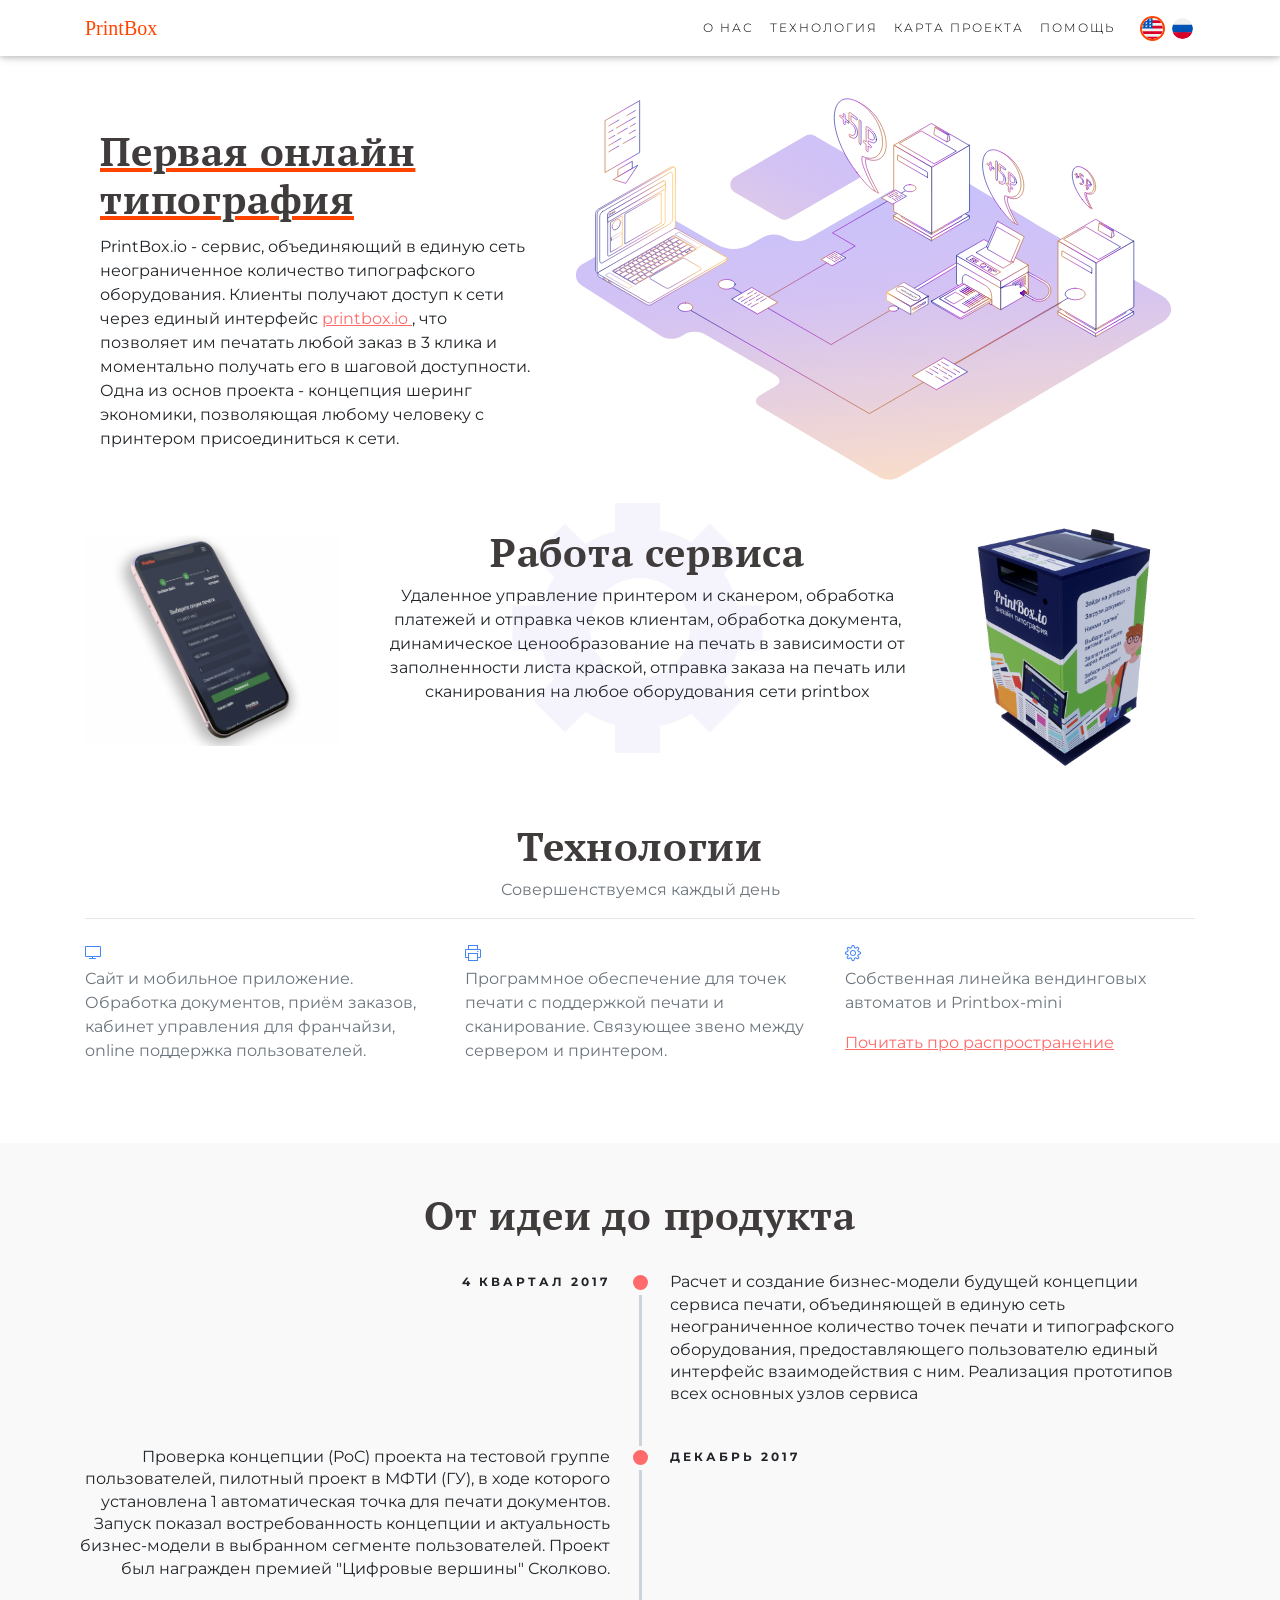
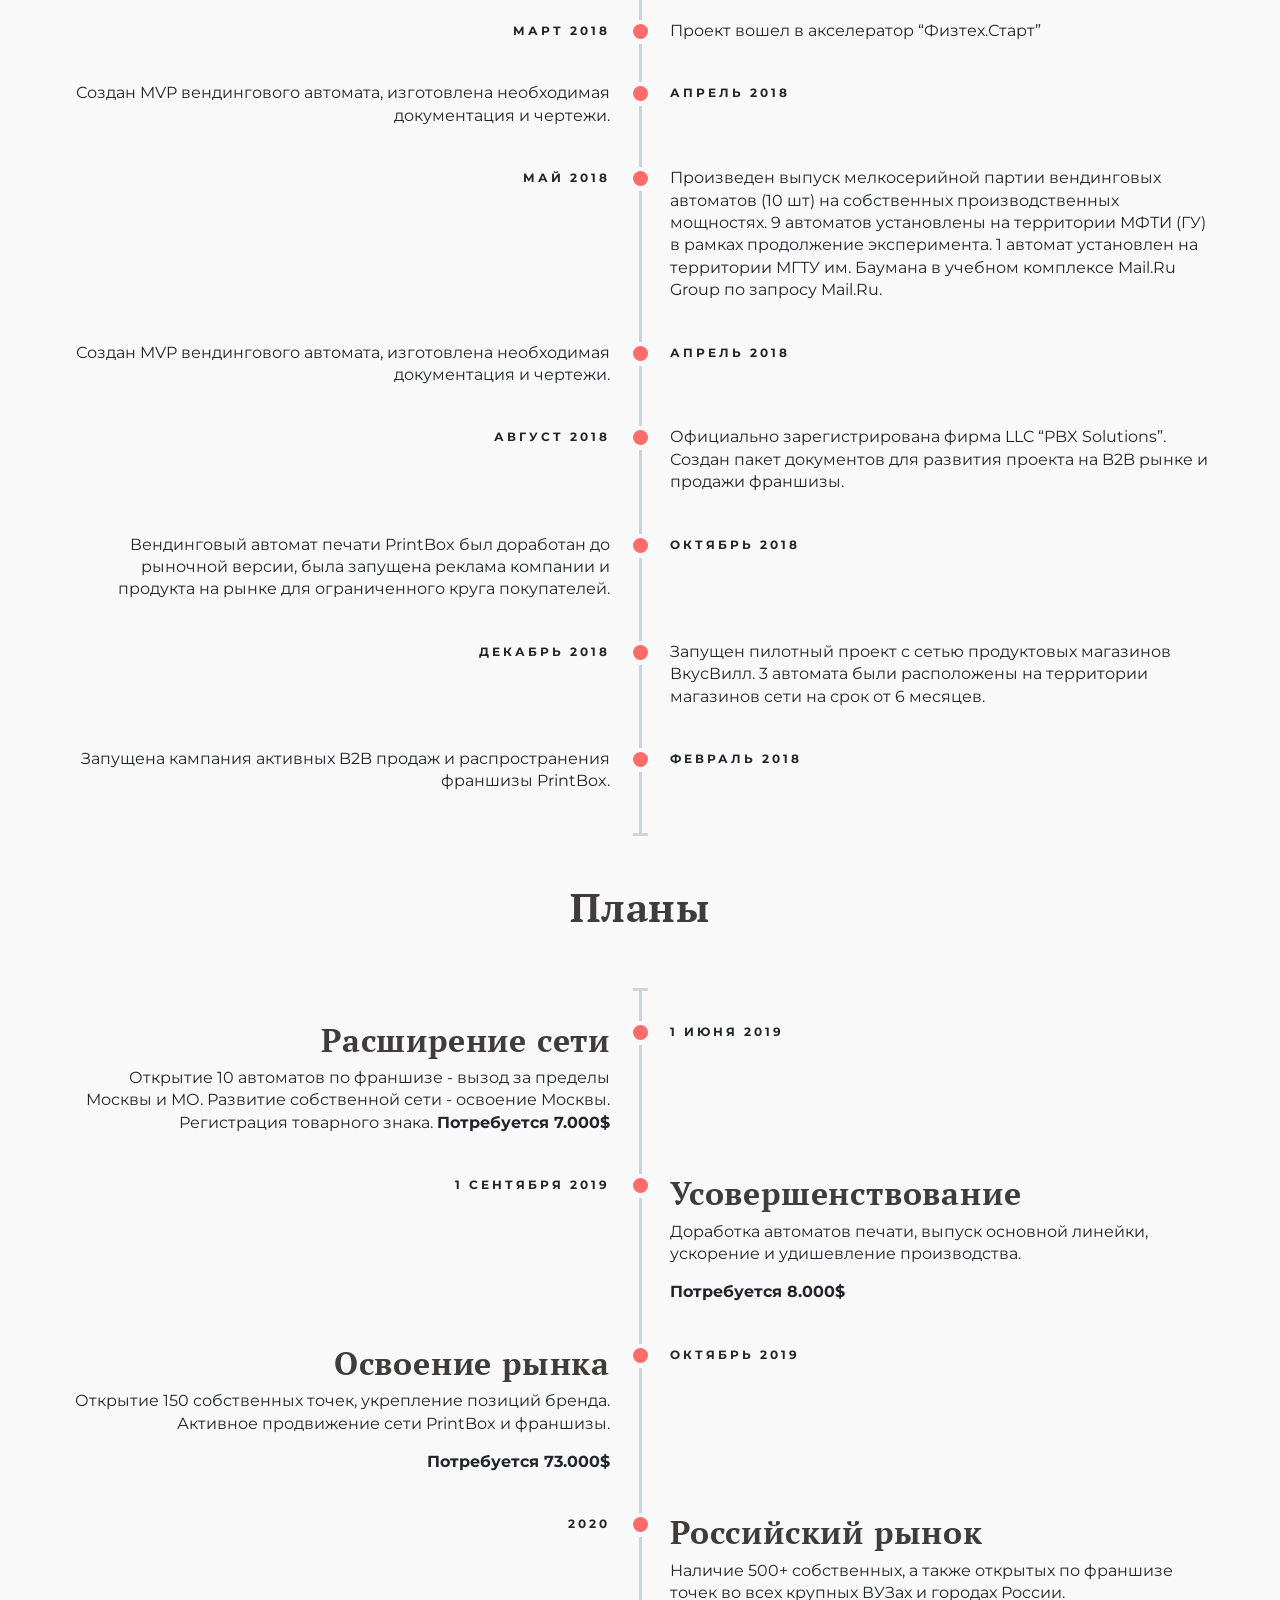
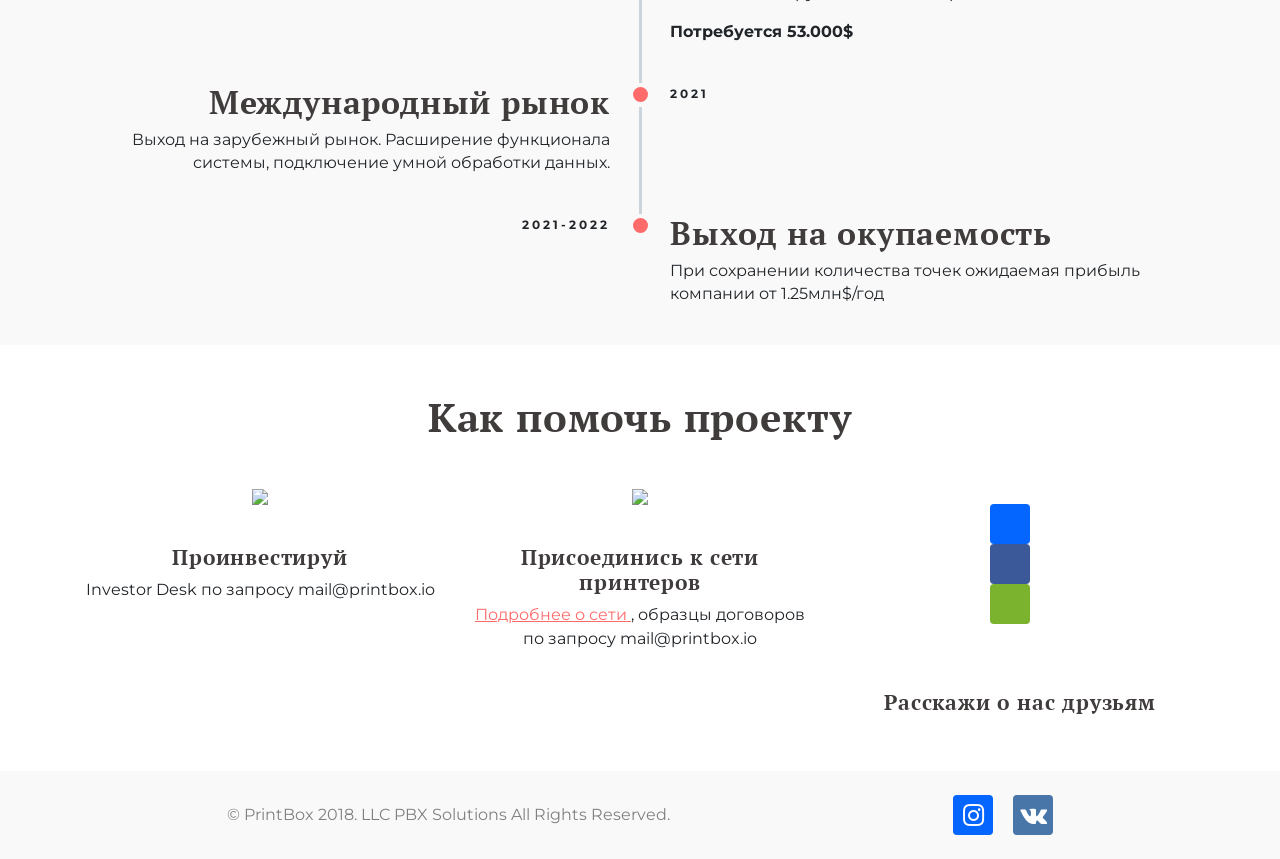
==== en.html @ f1c3c6f2 "template for en version" ====
<!DOCTYPE html>
<html lang="en">

<head>
    <meta charset="utf-8">
    <meta name="viewport" content="width=device-width, initial-scale=1, shrink-to-fit=no">
    <meta name="description" content="">
    <link rel="shortcut icon" href="img/favicon.ico">
    <title>PrintBox - первая online типография</title>

    <link href="css/bootstrap.min.css" rel="stylesheet">
    <link href="css/mdb.min.css" rel="stylesheet">

    <!-- Custom fonts for this template -->
    <link rel="stylesheet" href="vendor/font-awesome/css/font-awesome.min.css">
    <link rel="stylesheet" href="vendor/simple-line-icons/css/simple-line-icons.css">

    <!-- Plugin CSS -->
    <link rel="stylesheet" href="device-mockups/device-mockups.min.css">

    <!-- Custom styles for this template -->
    <link href="css/new-age.css" rel="stylesheet">
    <link href="css/my.css" rel="stylesheet">
    <link rel="stylesheet" href="https://cdnjs.cloudflare.com/ajax/libs/animate.css/3.5.2/animate.min.css">

    <script src="https://cdnjs.cloudflare.com/ajax/libs/wow/1.1.2/wow.min.js"></script>


</head>

<body id="page-top">
<script> new WOW().init(); </script>
<a href="javascript:" id="return-to-top"><i class="icon-arrow-up"></i></a>

<!-- Navigation -->
<nav class="navbar navbar-expand-lg navbar-light fixed-top" id="mainNav">
    <div class="container">
        <a class="navbar-brand js-scroll-trigger" href="./index.html">
            <div id="phone" style="display: none">
                <img style="width:35px" src="img/logo.ico" alt="logo"/>
                <span> 8(800)-551-89-90 </span>
            </div>
            <div id="js-printbox">
                PrintBox
            </div>
        </a>
        <button class="navbar-toggler navbar-toggler-right" type="button" data-toggle="collapse" data-target="#navbarResponsive" aria-controls="navbarResponsive" aria-expanded="false" aria-label="Toggle navigation">
            Menu
            <i class="fa fa-bars"></i>
        </button>
        <div class="collapse navbar-collapse" id="navbarResponsive">
            <ul class="navbar-nav ml-auto">
                <li class="nav-item">
                    <a class="nav-link js-scroll-trigger" href="#about">О нас</a>
                </li>
                <li class="nav-item">
                    <a class="nav-link js-scroll-trigger" href="#technology">Технология</a>
                </li>
                <li class="nav-item">
                    <a class="nav-link js-scroll-trigger" href="#road">Карта проекта</a>
                </li>
                <li class="nav-item">
                    <a class="nav-link js-scroll-trigger" href="#help">Помощь</a>
                </li>
                <li class="nav-item m-auto pl-2">
                    <a href="#"> <img src="img/united-states.svg" class="language ml-2 active"/> </a>
                    <a href="./index.html"> <img src="img/russia.svg" class="language"/> </a>
                </li>
            </ul>
        </div>
    </div>
</nav>

<header class="masthead pt-5 mt-5 container">
    <div class="container h-100">
        <div class="row h-100">
            <div class="col-lg-5 my-auto">
                <div class="header-content mx-auto">
                    <div class="content">
                        <span class="title-underline">
                            <h2 class="wow fadeInLeft pt-3 pb-1"> Первая онлайн типография </h2>
                        </span>
                        <p class="wow fadeInLeft">
                            PrintBox.io - сервис, объединяющий в единую сеть неограниченное количество типографского оборудования.
                            Клиенты получают доступ к сети через единый интерфейс <a href="https://printbox.io"> printbox.io </a>,
                            что позволяет им печатать любой заказ в 3 клика и моментально получать его в шаговой доступности.
                            Одна из основ проекта - концепция шеринг экономики,
                            позволяющая любому человеку с принтером присоединиться к сети.
                        </p>
                    </div>
                </div>
            </div>
            <div class="col-lg-7 my-auto">
                <img src="img/technology.svg" class="img-fluid" alt="">
            </div>
        </div>
    </div>
</header>

<section class="download container" id="about">
    <div class="row pt-4">
        <div class="col-md-3 m-auto pb-0">
            <img src="img/phone.png"/>
        </div>
        <div  class="col-md-6 m-auto" style="height: 224px">
            <div class="parent">
                <div class="gear">
                    <div class="center"></div>
                    <div class="tooth"></div>
                    <div class="tooth"></div>
                    <div class="tooth"></div>
                    <div class="tooth"></div>
                </div>
            </div>
            <div class="h3-about text-center">
                <h2>Работа сервиса</h2>
                <p>
                    Удаленное управление принтером и сканером, обработка платежей и отправка чеков клиентам,
                    обработка документа, динамическое ценообразование на печать в зависимости от заполненности
                    листа краской, отправка заказа на печать или сканирования на любое оборудования сети printbox
                </p>
            </div>
        </div>
        <div  class="col-md-3">
            <img src="./img/5.png" style="width: 100%">
        </div>
    </div>
    </div>
</section>

<section class="features future mt-5" id="technology">
    <div class="container">
        <div class="section-heading text-center">
            <h2>Технологии</h2>
            <p class="text-muted">
                Совершенствуемся каждый день
            </p>
            <hr>
        </div>
        <div class="row my-auto">
            <div class="container-fluid">
                <div class="row pt-2">
                    <div class="col-lg-4 wow rotateInDownLeft">
                        <div class="feature-item">
                            <i class="icon-screen-desktop text-primary"></i>
                            <p class="text-muted">
                                Сайт и мобильное приложение.
                                Обработка документов, приём заказов, кабинет управления для франчайзи,
                                online поддержка пользователей.
                            </p>
                        </div>
                    </div>
                    <div class="col-lg-4 wow zoomIn">
                        <div class="feature-item">
                            <i class="icon-printer text-primary"></i>
                            <p class="text-muted">
                                Программное обеспечение для точек печати с поддержкой печати и сканирование.
                                Связующее звено между сервером и принтером.
                            </p>
                        </div>
                    </div>
                    <div class="col-lg-4">
                        <div class="feature-item wow rotateInDownRight">
                            <i class="icon-settings text-primary"></i>
                            <p class="text-muted">
                                Cобственная линейка вендинговых автоматов и Printbox-mini
                            </p>
                            <a href="https://printbox.io/" class="mt-4 ml-0 wow pulse w-">
                                Почитать про распространение
                            </a>
                        </div>
                    </div>
                </div>
            </div>
        </div>
    </div>
</section>

<section class="download pt-4 text-center" id="road">
    <div class="container">
        <div class="row">
            <div class="mx-auto">
                <h2 class="section-heading py-4">От идеи до продукта</h2>
                <div class="badges">
                    <div class="row example-centered">
                        <div class="col-xs-10 col-xs-offset-1 col-sm-8 col-sm-offset-2 col-md-12">
                            <ul class="timeline timeline-centered">
                                <li class="timeline-item">
                                    <div class="timeline-info wow fadeInLeft">
                                        <span>4 КВАРТАЛ 2017</span>
                                    </div>
                                    <div class="timeline-marker"></div>
                                    <div class="timeline-content">
                                        <p class="wow fadeInRight wow slideInRight">
                                            Расчет и создание бизнес-модели будущей концепции сервиса печати,
                                            объединяющей в единую сеть неограниченное количество точек печати
                                            и типографского оборудования,
                                            предоставляющего пользователю единый интерфейс взаимодействия с ним.
                                            Реализация прототипов всех основных узлов сервиса
                                        </p>
                                    </div>
                                </li>
                                <li class="timeline-item">
                                    <div class="timeline-info wow fadeInLeft">
                                        <span>ДЕКАБРЬ 2017</span>
                                    </div>
                                    <div class="timeline-marker"></div>
                                    <div class="timeline-content wow slideInRight">
                                        <p>
                                            Проверка концепции (PoC) проекта на тестовой группе пользователей,
                                            пилотный проект в МФТИ (ГУ), в ходе которого установлена 1
                                            автоматическая точка для печати документов. Запуск показал
                                            востребованность концепции и актуальность бизнес-модели в выбранном сегменте пользователей.
                                            Проект был награжден премией "Цифровые вершины" Сколково.
                                        </p>
                                    </div>
                                </li>
                                <li class="timeline-item">
                                    <div class="timeline-info wow fadeInLeft">
                                        <span> МАРТ 2018</span>
                                    </div>
                                    <div class="timeline-marker"></div>
                                    <div class="timeline-content wow slideInRight">
                                        <p>
                                            Проект вошел в акселератор “Физтех.Старт”
                                        </p>
                                    </div>
                                </li>
                                <li class="timeline-item">
                                    <div class="timeline-info wow fadeInLeft">
                                        <span>АПРЕЛЬ 2018</span>
                                    </div>
                                    <div class="timeline-marker"></div>
                                    <div class="timeline-content wow slideInRight">
                                        <p>
                                            Создан MVP вендингового автомата, изготовлена необходимая документация и чертежи.
                                        </p>
                                    </div>
                                </li>
                                <li class="timeline-item">
                                    <div class="timeline-info wow fadeInLeft">
                                        <span>МАЙ 2018</span>
                                    </div>
                                    <div class="timeline-marker"></div>
                                    <div class="timeline-content wow slideInRight">
                                        <p>Произведен выпуск мелкосерийной партии вендинговых автоматов (10 шт) на собственных производственных мощностях.
                                            9 автоматов установлены на территории МФТИ (ГУ) в рамках продолжение эксперимента.
                                            1 автомат установлен на территории МГТУ им. Баумана в учебном комплексе Mail.Ru Group по запросу Mail.Ru.
                                        </p>
                                    </div>
                                </li>
                                <li class="timeline-item">
                                    <div class="timeline-info wow fadeInLeft">
                                        <span>АПРЕЛЬ 2018</span>
                                    </div>
                                    <div class="timeline-marker"></div>
                                    <div class="timeline-content wow slideInRight">
                                        <p>
                                            Создан MVP вендингового автомата, изготовлена необходимая документация и чертежи.
                                        </p>
                                    </div>
                                </li>
                                <li class="timeline-item">
                                    <div class="timeline-info wow fadeInLeft">
                                        <span>АВГУСТ 2018</span>
                                    </div>
                                    <div class="timeline-marker"></div>
                                    <div class="timeline-content wow slideInRight">
                                        <p>
                                            Официально зарегистрирована фирма LLC “PBX Solutions”.
                                            Создан пакет документов для развития проекта на B2B рынке и продажи франшизы.
                                        </p>
                                    </div>
                                </li>
                                <li class="timeline-item">
                                    <div class="timeline-info wow fadeInLeft">
                                        <span>ОКТЯБРЬ 2018</span>
                                    </div>
                                    <div class="timeline-marker"></div>
                                    <div class="timeline-content wow slideInRight">
                                        <p>
                                            Вендинговый автомат печати PrintBox был доработан до рыночной версии,
                                            была запущена реклама компании и продукта на рынке для ограниченного круга покупателей.
                                        </p>
                                    </div>
                                </li>
                                <li class="timeline-item">
                                    <div class="timeline-info wow fadeInLeft">
                                        <span>ДЕКАБРЬ 2018</span>
                                    </div>
                                    <div class="timeline-marker"></div>
                                    <div class="timeline-content wow slideInRight">
                                        <p>
                                            Запущен пилотный проект с сетью продуктовых магазинов ВкусВилл.
                                            3 автомата были расположены на территории магазинов сети на срок от 6 месяцев.
                                        </p>
                                    </div>
                                </li>
                                <li class="timeline-item">
                                    <div class="timeline-info wow fadeInLeft">
                                        <span>ФЕВРАЛЬ 2018</span>
                                    </div>
                                    <div class="timeline-marker"></div>
                                    <div class="timeline-content wow slideInRight">
                                        <p>
                                            Запущена кампания активных B2B продаж и распространения франшизы PrintBox.
                                        </p>
                                    </div>
                                </li>
                                <li class="timeline-item period">
                                    <div class="timeline-info"></div>
                                    <div class="timeline-marker"></div>
                                    <div class="timeline-content">
                                        <h2 class="timeline-title">Планы</h2>
                                    </div>
                                </li>
                                <li class="timeline-item">
                                    <div class="timeline-info wow fadeInLeft">
                                        <span>1 ИЮНЯ 2019</span>
                                    </div>
                                    <div class="timeline-marker"></div>
                                    <div class="timeline-content wow slideInRight">
                                        <h3 class="timeline-title">Расширение сети</h3>
                                        <p> Открытие 10 автоматов по франшизе - вызод за пределы Москвы и МО.
                                            Развитие собственной сети - освоение Москвы. Регистрация товарного знака.
                                            <b> Потребуется 7.000$ </b>
                                        </p>
                                    </div>
                                </li>
                                <li class="timeline-item">
                                    <div class="timeline-info wow fadeInLeft">
                                        <span>1 СЕНТЯБРЯ 2019</span>
                                    </div>
                                    <div class="timeline-marker"></div>
                                    <div class="timeline-content wow slideInRight">
                                        <h3 class="timeline-title">Усовершенствование</h3>
                                        <p> Доработка автоматов печати, выпуск основной линейки, ускорение и удишевление производства.
                                        </p>
                                        <b> Потребуется 8.000$ </b>
                                    </div>
                                </li>
                                <li class="timeline-item">
                                    <div class="timeline-info wow fadeInLeft">
                                        <span>ОКТЯБРЬ 2019</span>
                                    </div>
                                    <div class="timeline-marker"></div>
                                    <div class="timeline-content wow slideInRight">
                                        <h3 class="timeline-title">Освоение рынка</h3>
                                        <p>
                                            Открытие 150 собственных точек, укрепление позиций бренда.
                                            Активное продвижение сети PrintBox и франшизы.
                                        </p>
                                        <b> Потребуется 73.000$ </b>
                                    </div>
                                </li>
                                <li class="timeline-item">
                                    <div class="timeline-info wow fadeInLeft">
                                        <span>2020</span>
                                    </div>
                                    <div class="timeline-marker"></div>
                                    <div class="timeline-content wow slideInRight">
                                        <h3 class="timeline-title">Российский рынок</h3>
                                        <p>
                                            Наличие 500+ собственных, а также открытых по франшизе
                                            точек во всех крупных ВУЗах и городах России.
                                        </p>
                                        <b> Потребуется 53.000$ </b>
                                    </div>
                                </li>
                                <li class="timeline-item">
                                    <div class="timeline-info wow fadeInLeft">
                                        <span>2021</span>
                                    </div>
                                    <div class="timeline-marker"></div>
                                    <div class="timeline-content wow slideInRight">
                                        <h3 class="timeline-title">Международный рынок</h3>
                                        <p>
                                            Выход на зарубежный рынок. Расширение функционала системы,
                                            подключение умной обработки данных.
                                        </p>
                                    </div>
                                </li>
                                <li class="timeline-item">
                                    <div class="timeline-info wow fadeInLeft">
                                        <span>2021-2022</span>
                                    </div>
                                    <div class="timeline-marker"></div>
                                    <div class="timeline-content wow slideInRight">
                                        <h3 class="timeline-title">Выход на окупаемость</h3>
                                        <p>
                                            При сохранении количества точек ожидаемая прибыль компании от 1.25млн$/год
                                        </p>
                                    </div>
                                </li>
                            </ul>
                        </div>
                    </div>
                </div>
            </div>
        </div>
    </div>
</section>

<section class="py-5" id="help">
    <div class="">
        <div class="container how">
            <div class="row">
                <div class="col-md-12">
                    <h2>Как помочь проекту</h2>
                </div>
                <div class="col-md-4 wow zoomIn">
                    <img  class="t490__img  t-img " src="https://static.tildacdn.com/lib/tildaicon/61386665-6361-4537-a163-336431626339/store_cost.svg">
                    <h4>Проинвестируй </h4>
                    Investor Desk по запросу mail@printbox.io
                </div>
                <div class="col-md-4 wow zoomIn">
                    <img class="t490__img  t-img" src="https://static.tildacdn.com/lib/tildaicon/31643863-6564-4938-b836-343263346132/27as_transmission.svg">
                    <h4> Присоединись к сети принтеров </h4>
                    <a href="http://partners.printbox.io/"> Подробнее о сети </a>, образцы договоров по запросу mail@printbox.io
                </div>
                <div class="col-md-4 wow zoomIn">
                    <div class="share">
                        <div class="effect aeneas">
                            <div class="buttons">
                                <!-- AddToAny BEGIN -->
                                <div class="a2a_kit a2a_kit_size_32 a2a_default_style">
                                    <a class="a2a_dd insta" href="https://www.addtoany.com/share"></a>
                                    <a class="a2a_button_facebook fb"></a>
                                    <a class="a2a_button_wechat wc"></a>
                                </div>
                                <script async src="https://static.addtoany.com/menu/page.js"></script>
                                <!-- AddToAny END -->
                            </div>
                        </div>
                    </div>
                    <h4> Расскажи о нас друзьям </h4>
                </div>
            </div>
        </div>
    </div>
</section>


<footer class="py-4">
    <div class="container wow slideInUp d-flex justify-content-around">
        <p class="my-auto">&copy; PrintBox 2018.
            LLC PBX Solutions
            All Rights Reserved.
        </p>
        <div class="effect aeneas my-auto">
            <div class="buttons">
                <a href="https://www.instagram.com/printbox.io/" class="insta" title="Join us on Facebook"><i class="fa fa-instagram" aria-hidden="true"></i></a>
                <a href="https://vk.com/club163837307" class="vk" title="Join us on Vkontakte"><i class="fa fa-vk" aria-hidden="true"></i></a>
            </div>
        </div>
    </div>
</footer>

<!-- Bootstrap core JavaScript -->
<script src="vendor/jquery/jquery.min.js"></script>
<script src="vendor/bootstrap/js/bootstrap.min.js"></script>
<script src="https://cdnjs.cloudflare.com/ajax/libs/gsap/latest/TweenMax.min.js"></script>

<!-- Plugin JavaScript -->
<script src="vendor/jquery-easing/jquery.easing.min.js"></script>

<!-- Custom scripts for this template -->
<script src="js/new-age.js"></script>
<script src="js/my.js"></script>
<script src="https://use.typekit.net/bkt6ydm.js"></script>
<script>try{Typekit.load({ async: true });}catch(e){}</script>
<script src="viewportchecker.js"></script>
<script src="//ajax.googleapis.com/ajax/libs/jquery/1.11.0/jquery.min.js"></script> <!-- We also need jQuery -->
<script src="//yastatic.net/es5-shims/0.0.2/es5-shims.min.js"></script>
<script src="//yastatic.net/share2/share.js"></script>

</body>

</html>
---- device-mockups/device-mockups.min.css ----
.device-mockup{position:relative;width:100%;padding-bottom:61.775701%}.device-mockup>.device{position:absolute;top:0;bottom:0;left:0;right:0;width:100%;height:100%;background-size:100% 100%;background-repeat:no-repeat;background-image:url(macbook/macbook.png)}.device-mockup>.device>.screen{position:absolute;top:11.0438729%;bottom:14.6747352%;left:13.364486%;right:13.364486%;overflow:hidden}.device-mockup>.device>.button{position:absolute;top:0;left:0;display:none;overflow:hidden;border-radius:100%;-webkit-border-radius:100%;-moz-border-radius:100%;cursor:pointer}.device-mockup.imac{padding-bottom:81.230769%}.device-mockup.imac>.device{background-image:url(imac/imac.png)}.device-mockup.imac>.device>.screen{top:8.20707071%;bottom:31.6919192%;left:6.61538462%;right:6.61538462%}.device-mockup.macbook{padding-bottom:61.775701%}.device-mockup.macbook>.device{background-image:url(macbook/macbook.png)}.device-mockup.macbook>.device>.screen{top:11.0438729%;bottom:14.6747352%;left:13.364486%;right:13.364486%}.device-mockup.macbook_2015{padding-bottom:57.5%}.device-mockup.macbook_2015.grey>.device,.device-mockup.macbook_2015>.device{background-image:url(macbook_2015/grey.png)}.device-mockup.macbook_2015.silver>.device,.device-mockup.macbook_2015>.device{background-image:url(macbook_2015/silver.png)}.device-mockup.macbook_2015.gold>.device,.device-mockup.macbook_2015>.device{background-image:url(macbook_2015/gold.png)}.device-mockup.macbook_2015>.device>.screen{top:7.5%;bottom:10.9%;left:12.46%;right:12.56%}.device-mockup.iphone5,.device-mockup.iphone5.portrait{padding-bottom:210.57%}.device-mockup.iphone5.landscape{padding-bottom:47.49%}.device-mockup.iphone5.black>.device,.device-mockup.iphone5.portrait.black>.device,.device-mockup.iphone5>.device{background-image:url(iphone5/iphone5_port_black.png)}.device-mockup.iphone5.landscape.black>.device,.device-mockup.iphone5.landscape>.device{background-image:url(iphone5/iphone5_land_black.png)}.device-mockup.iphone5.portrait.white>.device,.device-mockup.iphone5.white>.device{background-image:url(iphone5/iphone5_port_white.png)}.device-mockup.iphone5.landscape.white>.device{background-image:url(iphone5/iphone5_land_white.png)}.device-mockup.iphone5.portrait>.device>.screen,.device-mockup.iphone5>.device>.screen{top:14.78%;bottom:13.78%;left:8.77%;right:7.77%}.device-mockup.iphone5.landscape>.device>.screen{top:7.422488%;bottom:8.422488%;left:14.919127%;right:14.019127%}.device-mockup.iphone5.portrait>.device>.button,.device-mockup.iphone5>.device>.button{display:block;top:88.3%;bottom:2.5%;left:40%;right:40%}.device-mockup.iphone5.landscape>.device>.button{display:block;top:40%;bottom:41%;left:88.4%;right:2.3%}.device-mockup.iphone_se,.device-mockup.iphone_se.portrait{padding-bottom:209.83%}.device-mockup.iphone_se.landscape{padding-bottom:47.66%}.device-mockup.iphone_se.black>.device,.device-mockup.iphone_se.portrait.black>.device,.device-mockup.iphone_se>.device{background-image:url(iphone_se/iphone_se_port_black.png)}.device-mockup.iphone_se.landscape.black>.device,.device-mockup.iphone_se.landscape>.device{background-image:url(iphone_se/iphone_se_land_black.png)}.device-mockup.iphone_se.portrait.white>.device,.device-mockup.iphone_se.white>.device{background-image:url(iphone_se/iphone_se_port_white.png)}.device-mockup.iphone_se.landscape.white>.device{background-image:url(iphone_se/iphone_se_land_white.png)}.device-mockup.iphone_se.gold>.device,.device-mockup.iphone_se.portrait.gold>.device{background-image:url(iphone_se/iphone_se_port_gold.png)}.device-mockup.iphone_se.landscape.gold>.device{background-image:url(iphone_se/iphone_se_land_gold.png)}.device-mockup.iphone_se.portrait.rose>.device,.device-mockup.iphone_se.rose>.device{background-image:url(iphone_se/iphone_se_port_rose.png)}.device-mockup.iphone_se.landscape.rose>.device{background-image:url(iphone_se/iphone_se_land_rose.png)}.device-mockup.iphone_se.portrait>.device>.screen,.device-mockup.iphone_se>.device>.screen{top:16.28%;bottom:16.28%;left:11.77%;right:11.77%}.device-mockup.iphone_se.landscape>.device>.screen{top:11.722488%;bottom:11.722488%;left:16.0191273%;right:16.0191273%}.device-mockup.iphone_se.portrait>.device>.button,.device-mockup.iphone_se>.device>.button{display:block;top:86.3%;bottom:5.5%;left:42%;right:42%}.device-mockup.iphone_se.landscape>.device>.button{display:block;top:42%;bottom:42%;left:86.4%;right:5.1%}.device-mockup.iphone6,.device-mockup.iphone6.portrait{padding-bottom:207.19%}.device-mockup.iphone6.landscape{padding-bottom:48.76%}.device-mockup.iphone6.black>.device,.device-mockup.iphone6.portrait.black>.device,.device-mockup.iphone6>.device{background-image:url(iphone_6/iphone_6_port_black.png)}.device-mockup.iphone6.landscape.black>.device,.device-mockup.iphone6.landscape>.device{background-image:url(iphone_6/iphone_6_land_black.png)}.device-mockup.iphone6.portrait.white>.device,.device-mockup.iphone6.white>.device{background-image:url(iphone_6/iphone_6_port_white.png)}.device-mockup.iphone6.landscape.white>.device{background-image:url(iphone_6/iphone_6_land_white.png)}.device-mockup.iphone6.gold>.device,.device-mockup.iphone6.portrait.gold>.device{background-image:url(iphone_6/iphone_6_port_gold.png)}.device-mockup.iphone6.landscape.gold>.device{background-image:url(iphone_6/iphone_6_land_gold.png)}.device-mockup.iphone6.portrait>.device>.screen,.device-mockup.iphone6>.device>.screen{top:12.58%;bottom:12.88%;left:6.77%;right:6.77%}.device-mockup.iphone6.landscape>.device>.screen{top:6.77%;bottom:6.77%;left:12.58%;right:12.88%}.device-mockup.iphone6.portrait>.device>.button,.device-mockup.iphone6>.device>.button{display:block;top:88.6%;bottom:3.2%;left:42%;right:42%}.device-mockup.iphone6.landscape>.device>.button{display:block;top:42%;bottom:42%;left:88.6%;right:3.2%}.device-mockup.iphone6_plus,.device-mockup.iphone6_plus.portrait{padding-bottom:201.76%}.device-mockup.iphone6_plus.landscape{padding-bottom:49.56%}.device-mockup.iphone6_plus.black>.device,.device-mockup.iphone6_plus.portrait.black>.device,.device-mockup.iphone6_plus>.device{background-image:url(iphone_6_plus/iphone_6_plus_black_port.png)}.device-mockup.iphone6_plus.landscape.black>.device,.device-mockup.iphone6_plus.landscape>.device{background-image:url(iphone_6_plus/iphone_6_plus_black_land.png)}.device-mockup.iphone6_plus.portrait.white>.device,.device-mockup.iphone6_plus.white>.device{background-image:url(iphone_6_plus/iphone_6_plus_white_port.png)}.device-mockup.iphone6_plus.landscape.white>.device{background-image:url(iphone_6_plus/iphone_6_plus_white_land.png)}.device-mockup.iphone6_plus.gold>.device,.device-mockup.iphone6_plus.portrait.gold>.device{background-image:url(iphone_6_plus/iphone_6_plus_gold_port.png)}.device-mockup.iphone6_plus.landscape.gold>.device{background-image:url(iphone_6_plus/iphone_6_plus_gold_land.png)}.device-mockup.iphone6_plus.portrait>.device>.screen,.device-mockup.iphone6_plus>.device>.screen{top:11.58%;bottom:11.58%;left:5.97%;right:5.97%}.device-mockup.iphone6_plus.landscape>.device>.screen{top:5.97%;bottom:5.97%;left:11.38%;right:11.58%}.device-mockup.iphone6_plus.portrait>.device>.button,.device-mockup.iphone6_plus>.device>.button{display:block;top:89.9%;bottom:3.2%;left:43%;right:43%}.device-mockup.iphone6_plus.landscape>.device>.button{display:block;top:43%;bottom:43%;left:89.9%;right:3.2%}.device-mockup.ipad,.device-mockup.ipad.portrait{padding-bottom:128.406276%}.device-mockup.ipad.landscape{padding-bottom:79.9086758%}.device-mockup.ipad.black>.device,.device-mockup.ipad.portrait.black>.device,.device-mockup.ipad>.device{background-image:url(ipad/ipad_port_black.png)}.device-mockup.ipad.portrait.white>.device,.device-mockup.ipad.white>.device{background-image:url(ipad/ipad_port_white.png)}.device-mockup.ipad.landscape.black>.device,.device-mockup.ipad.landscape>.device{background-image:url(ipad/ipad_land_black.png)}.device-mockup.ipad.landscape.white>.device{background-image:url(ipad/ipad_land_white.png)}.device-mockup.ipad.portrait>.device>.screen,.device-mockup.ipad>.device>.screen{top:12.025723%;bottom:12.154341%;left:13.45995%;right:13.45995%}.device-mockup.ipad.landscape>.device>.screen{top:13.87755102%;bottom:13.87755102%;left:11.5459883%;right:11.5459883%}.device-mockup.ipad.portrait>.device>.button,.device-mockup.ipad>.device>.button{display:block;top:90.2%;bottom:5.5%;left:47.3%;right:47.3%}.device-mockup.ipad.landscape>.device>.button{display:block;top:47.3%;bottom:47.3%;left:90.8%;right:4.9%}.device-mockup.ipad_air,.device-mockup.ipad_air.portrait{padding-bottom:141.27%}.device-mockup.ipad_air.landscape{padding-bottom:70.79%}.device-mockup.ipad_air.grey>.device,.device-mockup.ipad_air.portrait.grey>.device,.device-mockup.ipad_air>.device{background-image:url(ipad_air/ipad_air_gray_port.png)}.device-mockup.ipad_air.portrait.silver>.device,.device-mockup.ipad_air.silver>.device{background-image:url(ipad_air/ipad_air_silver_port.png)}.device-mockup.ipad_air.landscape.grey>.device,.device-mockup.ipad_air.landscape>.device{background-image:url(ipad_air/ipad_air_gray_land.png)}.device-mockup.ipad_air.landscape.silver>.device{background-image:url(ipad_air/ipad_air_silver_land.png)}.device-mockup.ipad_air.portrait>.device>.screen,.device-mockup.ipad_air>.device>.screen{top:9.025723%;bottom:9.154341%;left:7.45995%;right:6.45995%}.device-mockup.ipad_air.landscape>.device>.screen{top:6.877551%;bottom:6.877551%;left:9.545988%;right:9.545988%}.device-mockup.ipad_air.portrait>.device>.button,.device-mockup.ipad_air>.device>.button{display:block;top:93.2%;bottom:2.5%;left:47.3%;right:47.3%}.device-mockup.ipad_air.landscape>.device>.button{display:block;top:47.3%;bottom:47.3%;left:93.1%;right:2.1%}.device-mockup.ipad_air_2,.device-mockup.ipad_air_2.portrait{padding-bottom:141.38%}.device-mockup.ipad_air_2.landscape{padding-bottom:70.73%}.device-mockup.ipad_air_2.grey>.device,.device-mockup.ipad_air_2.portrait.grey>.device,.device-mockup.ipad_air_2>.device{background-image:url(ipad_air_2/ipad_air_2_gray_port.png)}.device-mockup.ipad_air_2.portrait.silver>.device,.device-mockup.ipad_air_2.silver>.device{background-image:url(ipad_air_2/ipad_air_2_silver_port.png)}.device-mockup.ipad_air_2.gold>.device,.device-mockup.ipad_air_2.portrait.gold>.device{background-image:url(ipad_air_2/ipad_air_2_gold_port.png)}.device-mockup.ipad_air_2.landscape.grey>.device,.device-mockup.ipad_air_2.landscape>.device{background-image:url(ipad_air_2/ipad_air_2_gray_land.png)}.device-mockup.ipad_air_2.landscape.silver>.device{background-image:url(ipad_air_2/ipad_air_2_silver_land.png)}.device-mockup.ipad_air_2.landscape.gold>.device{background-image:url(ipad_air_2/ipad_air_2_gold_land.png)}.device-mockup.ipad_air_2.portrait>.device>.screen,.device-mockup.ipad_air_2>.device>.screen{top:9.025723%;bottom:8.854341%;left:6.15995%;right:6.15995%}.device-mockup.ipad_air_2.landscape>.device>.screen{top:6.277551%;bottom:6.277551%;left:8.545988%;right:8.545988%}.device-mockup.ipad_air_2.portrait>.device>.button,.device-mockup.ipad_air_2>.device>.button{display:block;top:93.2%;bottom:2.1%;left:46.3%;right:46.5%}.device-mockup.ipad_air_2.landscape>.device>.button{display:block;top:46.5%;bottom:46.8%;left:93.5%;right:1.9%}.device-mockup.ipad_pro,.device-mockup.ipad_pro.portrait{padding-bottom:138.63%}.device-mockup.ipad_pro.landscape{padding-bottom:72.14%}.device-mockup.ipad_pro.grey>.device,.device-mockup.ipad_pro.portrait.grey>.device,.device-mockup.ipad_pro>.device{background-image:url(ipad_pro/ipad_pro_port_black.png)}.device-mockup.ipad_pro.portrait.silver>.device,.device-mockup.ipad_pro.silver>.device{background-image:url(ipad_pro/ipad_pro_port_silver.png)}.device-mockup.ipad_pro.gold>.device,.device-mockup.ipad_pro.portrait.gold>.device{background-image:url(ipad_pro/ipad_pro_port_gold.png)}.device-mockup.ipad_pro.landscape.grey>.device,.device-mockup.ipad_pro.landscape>.device{background-image:url(ipad_pro/ipad_pro_land_black.png)}.device-mockup.ipad_pro.landscape.silver>.device{background-image:url(ipad_pro/ipad_pro_land_silver.png)}.device-mockup.ipad_pro.landscape.gold>.device{background-image:url(ipad_pro/ipad_pro_land_gold.png)}.device-mockup.ipad_pro.portrait>.device>.screen,.device-mockup.ipad_pro>.device>.screen{top:7.025723%;bottom:6.854341%;left:5.15995%;right:5.15995%}.device-mockup.ipad_pro.landscape>.device>.screen{top:5.177551%;bottom:5.177551%;left:6.945988%;right:6.945988%}.device-mockup.ipad_pro.portrait>.device>.button,.device-mockup.ipad_pro>.device>.button{display:block;top:94.9%;bottom:1.5%;left:47.3%;right:47.1%}.device-mockup.ipad_pro.landscape>.device>.button{display:block;top:47.5%;bottom:47.5%;left:94.8%;right:1.5%}.device-mockup.galaxy_s3,.device-mockup.galaxy_s3.portrait{padding-bottom:178.787879%}.device-mockup.galaxy_s3.landscape{padding-bottom:55.9322034%}.device-mockup.galaxy_s3.black>.device,.device-mockup.galaxy_s3.portrait.black>.device,.device-mockup.galaxy_s3>.device{background-image:url(galaxy_s3/s3_port_black.png)}.device-mockup.galaxy_s3.landscape.black>.device,.device-mockup.galaxy_s3.landscape>.device{background-image:url(galaxy_s3/s3_land_black.png)}.device-mockup.galaxy_s3.portrait.white>.device,.device-mockup.galaxy_s3.white>.device{background-image:url(galaxy_s3/s3_port_white.png)}.device-mockup.galaxy_s3.landscape.white>.device{background-image:url(galaxy_s3/s3_land_white.png)}.device-mockup.galaxy_s3.portrait>.device>.screen,.device-mockup.galaxy_s3>.device>.screen{top:12.3728814%;bottom:15.5367232%;left:13.8383838%;right:13.8383838%}.device-mockup.galaxy_s3.landscape>.device>.screen{top:13.8383838%;bottom:13.8383838%;left:12.3728814%;right:15.5367232%}.device-mockup.galaxy_s5,.device-mockup.galaxy_s5.portrait{padding-bottom:194.188862%}.device-mockup.galaxy_s5.landscape{padding-bottom:51.496259%}.device-mockup.galaxy_s5.black>.device,.device-mockup.galaxy_s5.portrait.black>.device,.device-mockup.galaxy_s5>.device{background-image:url(galaxy_s5/galaxy_s5_port_black.png)}.device-mockup.galaxy_s5.landscape.black>.device,.device-mockup.galaxy_s5.landscape>.device{background-image:url(galaxy_s5/galaxy_s5_land_black.png)}.device-mockup.galaxy_s5.portrait.white>.device,.device-mockup.galaxy_s5.white>.device{background-image:url(galaxy_s5/galaxy_s5_port_white.png)}.device-mockup.galaxy_s5.landscape.white>.device{background-image:url(galaxy_s5/galaxy_s5_land_white.png)}.device-mockup.galaxy_s5.portrait>.device>.screen,.device-mockup.galaxy_s5>.device>.screen{top:10.2%;bottom:10.1%;left:6.3%;right:6.4%}.device-mockup.galaxy_s5.landscape>.device>.screen{top:6.6%;bottom:6.2%;left:10.15%;right:10%}.device-mockup.galaxy_tab4,.device-mockup.galaxy_tab4.landscape{padding-bottom:72.689464%}.device-mockup.galaxy_tab4.black>.device,.device-mockup.galaxy_tab4.landscape.black>.device,.device-mockup.galaxy_tab4>.device{background-image:url(galaxy_tab4/galaxy_tab4_land_black.png)}.device-mockup.galaxy_tab4.landscape.white>.device,.device-mockup.galaxy_tab4.white>.device{background-image:url(galaxy_tab4/galaxy_tab4_land_white.png)}.device-mockup.galaxy_tab4.landscape>.device>.screen,.device-mockup.galaxy_tab4>.device>.screen{top:11.5%;bottom:11.5%;left:5.4%;right:5.2%}.device-mockup.lumia920,.device-mockup.lumia920.portrait{padding-bottom:172.796353%}.device-mockup.lumia920.landscape{padding-bottom:56.3330381%}.device-mockup.lumia920.portrait>.device,.device-mockup.lumia920>.device{background-image:url(lumia920/lumia920_port.png)}.device-mockup.lumia920.landscape>.device{background-image:url(lumia920/lumia920_land.png)}.device-mockup.lumia920.portrait>.device>.screen,.device-mockup.lumia920>.device>.screen{top:10.6420405%;bottom:18.9973615%;left:13.5258359%;right:13.5258359%}.device-mockup.lumia920.landscape>.device>.screen{top:12.2641509%;bottom:12.2641509%;left:10.5403012%;right:18.6005314%}.device-mockup.nexus7,.device-mockup.nexus7.portrait{padding-bottom:156.521739%}.device-mockup.nexus7.landscape{padding-bottom:63.6678201%}.device-mockup.nexus7.portrait>.device,.device-mockup.nexus7>.device{background-image:url(nexus7/nexus7_port.png)}.device-mockup.nexus7.landscape>.device{background-image:url(nexus7/nexus7_land.png)}.device-mockup.nexus7.portrait>.device>.screen,.device-mockup.nexus7>.device>.screen{top:13.1365741%;bottom:12.7893519%;left:13.7681159%;right:13.7681159%}.device-mockup.nexus7.landscape>.device>.screen{top:13.7681159%;bottom:13.7681159%;left:13.0911188%;right:13.0911188%}.device-mockup.surface,.device-mockup.surface.landscape{padding-bottom:64.7584973%}.device-mockup.surface.landscape>.device,.device-mockup.surface>.device{background-image:url(surface/surface.png)}.device-mockup.surface.landscape>.device>.screen,.device-mockup.surface>.device>.screen{top:14.5488029%;bottom:14.9171271%;left:9.36195587%;right:9.36195587%}.device-mockup.samsung_tv,.device-mockup.samsung_tv.landscape{padding-bottom:64.68%}.device-mockup.samsung_tv.landscape>.device,.device-mockup.samsung_tv>.device{background-image:url(samsung_tv/samsung_tv.png)}.device-mockup.samsung_tv.landscape>.device>.screen,.device-mockup.samsung_tv>.device>.screen{top:2.148803%;bottom:12.817127%;left:1.261956%;right:1.361956%}
---- css/new-age.css ----
@import url(https://fonts.googleapis.com/css?family=PT+Serif);
@import url(https://fonts.googleapis.com/css?family=Montserrat);
@import url(https://fonts.googleapis.com/css?family=Open+Sans);



@font-face {
  font-family: openSansExtraBold; /* Имя шрифта */
  src: url(../fonts/openSansExtraBold.ttf); /* Путь к файлу со шрифтом */
}

* {
  --brand-color: #ff4400;
}

.printbox-mini-container {
  display: flex;
  align-items: center;
}

.uniq-tech-col-right {
  display: -webkit-flex;
  display: -ms-flexbox;
  display: flex;

  -webkit-flex-wrap: wrap;
  -ms-flex-wrap: wrap;
  flex-wrap: wrap;
}
.uniq-tech-col-right .col-sm-6 {
  display: -webkit-flex;
  display: -ms-flexbox;
  display: flex;
}

.btn-info {
  background-color: white !important;
  color: #403c3c !important;
  border: #828bf8 1px solid;
}

.wow { visibility: hidden; }

#contact {
  padding: 50px 0 0;
}

footer {
  background: white!important;
  text-align: center;
}

footer > .container {
  color: #403c3c;
}

.btn-primary {
  background-color: #838bf1 !important;
}

.btn {
  letter-spacing: 2px;
  text-transform: uppercase;
  text-decoration: none;
}


#logo {
  font-family: 'Lobster';
  text-decoration: none;
  text-transform: none;
  letter-spacing: 0;
  font-size: 60px;
  color: white;
}

#mainNav .navbar-brand {
  font-family: 'Lobster' !important;
  letter-spacing: 0;

}

#js-printbox {
  color: var(--brand-color)
}

.navbar-light .navbar-nav .nav-link {
  color: #403c3c;
}

#mainNav .navbar-nav>li>a {
  font-size: .75rem;
  letter-spacing: 2px;
  text-transform: uppercase;
  text-decoration: none;
}

.navbar {
  background-color: white;
}

.navbar a {
  text-decoration: none !important;
}



#form {
  position: relative;
  width: 100%;
  max-width: 500px;
}

.btn-success {
  background-color: inherit;
}

input {
  width: 100%;
  height: 50px;
  padding: 0px 15px 0px 15px;
  outline: none;
  border: solid 1px #b3aca7;
  border-bottom: none;

  transition: all 0.3s ease-in-out;
  -webkit-transition: all 0.3s ease-in-out;
  -moz-transition: all 0.3s ease-in-out;
  -ms-transition: all 0.3s ease-in-out;
}

input:hover {
  background: #ecedf5;
}

textarea {
  width: 100%;
  height: 110px;
  max-height: 110px;
  padding: 15px;
  outline: none;

  color: #726659;
  font-size: 0.875em;

  border: solid 1px #b3aca7;

  transition: all 0.3s ease-in-out;
  -webkit-transition: all 0.3s ease-in-out;
  -moz-transition: all 0.3s ease-in-out;
  -ms-transition: all 0.3s ease-in-out;
}

textarea:hover {
  background: #ecedf5;
}

#submit {
  width: 100%;
  padding: 0;
  outline: none;
  cursor: pointer;
  border-top: none;
}

#about-machine {
  background: url(../img/background-2.svg) 100% no-repeat;
  background-color: url('../img/background-2.svg');
  display: flex;
  justify-content: center;
  flex-direction: column;
  text-align: inherit;
  padding-left: .75rem;
}

ul.spec-det {
  padding-left: 0;
}

ol {
  display: flex;
  width: inherit;
  flex-wrap: wrap;
  justify-content: space-between;
  list-style-type: circle;
  padding-left: 19px;

}
#box-scheme div {
  line-height: 16px;
  font-size: 13px;
  text-align: -webkit-auto;
}

#box-scheme div h5 {
  font-size: 16px;
  margin: 0;
  font-family: "Source Sans Pro", sans-serif;
}
#box-scheme div h4 {
  margin: 0 0 27px;
  font-family: "Source Sans Pro", sans-serif;
  font-weight: 300;
  font-size: 14px;
  line-height: 24px;
}

#form-calculate input, #university-form-calculate input {
  border: solid 1px #b3aca7;
  color: black;
  border-radius: .125rem;
}
#form-calculate label {
  margin-bottom: .2rem;
}
#submit-calculate {
  margin: 1rem 0 0 0;
}
#submit-calculate:hover, #submit-calculate:focus {
  background-color: #67ad67;
}

/* Loading*/
.layer-preloader {
  position: fixed;
  width: 100%;
  height: 102%;
  background: rgba(255, 255, 255, 0.85);
  top: 0;
  left: 0;
  z-index: 999;
}
.loading {
  position: relative;
  display: block;
  height: 107%;
}
.loading .loader {
  position: absolute;
  display: block;
  left: calc(50% - 73px);
  top: calc(50% - 73px);
  width: 150px;
  height: 150px;
  border-radius: 50%;
  border: 4px solid transparent;
  animation: loading 2s;
  -webkit-animation: loading 2s;
  position: absolute;
  animation-iteration-count: infinite;
  -webkit-animation-iteration-count: infinite;
  animation-timing-function: linear;
}
.loading .loader.firstColor {
  border-top-color: #272e44;
}
.loading .loader.secondColor {
  border-top-color: #ff4400;
  left: 7px;
  width: 127px;
  height: 127px;
  top: 7px;
}
.loading .loader.thirdColor {
  border-top-color: #c9c9c9;
  left: 8px;
  width: 103px;
  height: 103px;
  top: 8px;
}
@-webkit-keyframes loading {
  from {
    transform: rotate(0deg);
  }
  to {
    transform: rotate(360deg);
  }
}
@keyframes loading {
  from {
    transform: rotate(0deg);
  }
  to {
    transform: rotate(360deg);
  }
}
/* ENDA Loading */

.cursive {
  font-style: italic;
}
.container-more, .card-row {
  display: -webkit-flex;
  display: -ms-flexbox;
  display: flex;
  padding-top: 30px;

  -webkit-flex-wrap: wrap;
  -ms-flex-wrap: wrap;
  flex-wrap: wrap;
}

.container-more .more, .col-card{
  display: -webkit-flex;
  display: -ms-flexbox;
  display: flex;
  margin-bottom: 30px;
}


#parallax-world-of-ugg .container-more .card-body {
  padding: 0 1.25rem;
}
.container-more .card-text {
  text-align: left;
}

.card-title {
  font-weight: 600 !important;
}

.more h3 {
  text-align: initial;
}

.carousel-item img {
  width: auto;
  height: 500px;
}


/*----------------------------------------------
    TOGGLE START
----------------------------------------------*/
.btn-toggle {
  display: inline-block;
  position: relative;
  text-align: center;
  transition: background 600ms ease, color 600ms ease;
  margin: 10px -1px;
  width: -webkit-fill-available;
  box-shadow: none;
  border-radius: .125rem;
}
.no-selected-toggle {
  background: #403c3c;
  content: "";
  height: 100%;
  position: absolute;
  top: 0;
  transition: left 200ms cubic-bezier(0.77, 0, 0.175, 1);
  width: 100%;
  z-index: -1;
}
.container-toggle {
  display: flex;
}
.selected-toggle {
  cursor: default;
  color: #fff !important;
  transition: color 200ms;
  background-color: #828bf8 !important;
}

#toggle-on-1, #toggle-on-2 {
  border-top-right-radius: 0;
  border-bottom-right-radius: 0;
}

#toggle-off-1, #toggle-off-2 {
  border-top-left-radius: 0;
  border-bottom-left-radius: 0;
}
/*----------------------------------------------
    TOGGLE END
----------------------------------------------*/
.btn-toggle-right {
  border-top-left-radius: 0;
  border-bottom-left-radius: 0;
}
.h1, .h2, .h3, .h4, .h5, .h6, h1, h2, h3, h4, h5, h6 {
  font-family: 'PT Serif', serif;
  color: #403c3c;
  font-weight: bold !important;
  letter-spacing: 0.05rem;

}


body {
  font-family: 'Montserrat', sans-serif !important;
  width: 100%;
  -webkit-font-smoothing: antialiased;
  font-weight: 400 !important;
  font-family: 'Open Sans', sans-serif;
}

/* RETURN TO TOP */
#return-to-top {
  position: fixed;
  bottom: 30px;
  right: 30px;
  background: rgba(123, 67, 151, .7);
  background: -webkit-linear-gradient(to left,rgba(123, 67, 151, .7),rgba(174, 54, 99, .7));
  background: linear-gradient(to left,rgba(123, 67, 151, .7),rgba(174, 54, 99, .7));
  width: 50px;
  height: 50px;
  display: block;
  text-decoration: none;
  -webkit-border-radius: 35px;
  -moz-border-radius: 35px;
  border-radius: 35px;
  display: none;
  -webkit-transition: all 0.3s linear;
  -moz-transition: all 0.3s ease;
  -ms-transition: all 0.3s ease;
  -o-transition: all 0.3s ease;
  transition: all 0.3s ease;
  z-index: 100;
}
#return-to-top i {
  color: #fff;
  margin: 0;
  position: relative;
  left: 16px;
  top: 7px;
  font-size: 30px;
  -webkit-transition: all 0.3s ease;
  -moz-transition: all 0.3s ease;
  -ms-transition: all 0.3s ease;
  -o-transition: all 0.3s ease;
  transition: all 0.3s ease;
}
#return-to-top:hover {
  background: rgba(123, 67, 151, 1);
  background: -webkit-linear-gradient(to left,rgba(123, 67, 151, .7),rgba(174, 54, 99, 1));
  background: linear-gradient(to left,rgba(123, 67, 151, 1),rgba(174, 54, 99, 1));
}
#return-to-top:hover i {
  color: #fff;
  top: 5px;
}
/* END RETURN TO TOP */


.form-section {
  background-color: #f9f9f9;
}


.line-break {
  padding-top: 2px;
  border-bottom: black 1px solid;
}

.card .card-body .card-text {
  color: #3e3a3a !important;
}

a {
  text-decoration: underline;
}
#box {
  width: 80%;
}
#gif-description-hidden {
  display: none;
}

@media (max-width: 1200px) {
  #about {
    margin-top: 50px;
  }
  #box {
    width: 100%;
  }
}
@media (max-width: 755px) {
  #about-machine {
    background: none;
  }
  #box-scheme>div>div>div{
    margin: 0 18px;
  }
}

@media (max-width: 990px) and (min-width: 770px) {
  #gif {
    max-width: 50%;
    -ms-flex: 0 0 50%;
    flex: 0 0 50%;
  }
  #gif-description {
    max-width: 50%;
    -ms-flex: 0 0 50%;
    flex: 0 0 50%;
  }
  #gif-description-card-container div:nth-of-type(1){
    min-width: 100%;
  }
  #gif-description-card-container>div:nth-of-type(2){
    display: none;
  }
  #gif-description-hidden {
    display: flex;
  }
  #map-end, .place-end-1{
    display: none !important;
  }
  #map-img-end,   .place-end-2{
    display: block !important;
  }
}


h1 {
  font-size: 4rem;
  line-height: 4rem;
}

h2 {
  font-size: 2.5rem;
}

h3 {
  font-size: 2rem;
}

h4 {
  font-size: 1.3rem;
  color: #544d4d;
}

a.btn-primary {
  width: fit-content;
}

button.btn-primary {
  width: fit-content;
}

#phone>span {
  font-size: 1rem;
  letter-spacing: 1px;
  text-transform: uppercase;
  text-decoration: none;
  font-family: 'Source Sans Pro', sans-serif !important;
  font-weight: lighter;
  color: #222222;
  padding-left: 0.5rem;
}

ul.list-checked li:before {
  font-family: 'fontawesome';
  content: "\f00c";
  margin-right: 8px;
  font-size: 22px;
  font-weight: 900;
  color: #00c851;
}

li {
  list-style-type: none;
}

/* footer */
/* REMOVE THIS, USE YOUR OWN  */
.dummy_page {
  height: 200px;
  width: 100%;
  text-align: center;
  box-sizing: border-box;
  padding: 60px 0px;
}
/* STYLES SPECIFIC TO FOOTER  */
.footer {
  width: 100%;
  position: relative;
  height: auto;
}
.footer .col {
  width: 220px;
  height: auto;
  float: left;
  box-sizing: border-box;
  -webkit-box-sizing: border-box;
  -moz-box-sizing: border-box;
  padding: 0px 20px 20px 20px;
}
.footer .col h1 {
  margin: 0;
  font-family: inherit;
  font-size: 12px;
  line-height: 17px;
  padding: 20px 0px 5px 0px;
  color: #403c3c;
  text-transform: uppercase;
  letter-spacing: 0.250em;
  font-weight: 100 !important;
}
.footer .col ul {
  list-style-type: none;
  margin: 0;
  padding: 0;
}
.footer .col ul a {
  color: #403c3c;
  font-size: 14px;
  font-family: inherit;
  padding: 5px 0px 5px 0px;
  cursor: pointer;
  transition: .2s;
  -webkit-transition: .2s;
  -moz-transition: .2s;
  text-decoration: none;
  display: block;
}
.social ul a {
  display: inline-block;
  padding-right: 5px !important;
}
.clearfix {
  clear: both;
}
@media only screen and (min-width: 1280px) {
  .contain {
    width: 1200px;
    margin: 0 auto;
  }
}
@media only screen and (max-width: 1139px) {
  .contain .social {
    width: 1000px;
    display: block;
  }
  .social h1 {
    margin: 0px;
  }
}
@media only screen and (max-width: 950px) {
  .footer .col {
    width: 33%;
  }
  .footer .col h1 {
    font-size: 14px;
  }
  .footer .col ul a {
    font-size: 13px;
  }
}
@media only screen and (max-width: 500px) {
  .footer .col {
    width: 50%;
  }
  .footer .col h1 {
    font-size: 14px;
  }
  .footer .col ul a {
    font-size: 13px;
  }
}
@media only screen and (max-width: 340px) {
  .footer .col {
    width: 100%;
  }
}
/* end footer */

.a2a_svg {
  margin: 0 3px;
}

.btn-info:not(:disabled):not(.disabled).active, .btn-info:not(:disabled):not(.disabled):active, .show>.btn-info.dropdown-toggle {
  background-color: inherit !important;
}

@media only screen and (max-width: 770px) and (min-width: 390px) {
  h1 {
    font-size: 3rem;
    line-height: 3rem;
  }

}

@media only screen and (max-width: 390px) {
  h1 {
    font-size: 2rem;
    line-height: 2rem;
  }
}

@media only screen and (max-width: 370px) {
  #form {
    display: block;
  }
}

@media only screen and (max-width: 350px) {
  #form-end {
    display: initial;
  }
  #form-end span {
    white-space: normal !important;
  }
  #form-end h4, #form-end h5 {
    font-size: 1rem;
  }
}

img {
  width: inherit;
}

#mockup {
  background: url(../img/background-2.svg);
  background-size: 147%;
  background-position-x: left;"
}

#box-inside {
  background-color: #fdfdfd;
}
---- css/my.css ----
@import url(https://fonts.googleapis.com/css?family=Montserrat);
@import url(https://fonts.googleapis.com/css?family=PT+Serif);

.content .underline {
  position: relative;
  width: 160px;
  height: 5px;
  background: white;
  margin-top: 20px;
}

.title-underline {
  color: var(--brand-color);
  text-decoration: underline;
}

.language{
  width: 25px;
  border: 2px solid transparent;
  border-radius: 100%;
}

.language.active {
  border: 2px solid var(--brand-color);
}

.language:hover {
  webkit-box-shadow: 0 2px 5px 0 rgba(0,0,0,.16), 0 2px 10px 0 rgba(0,0,0,.12);
  box-shadow: 0 2px 5px 0 rgba(0,0,0,.16), 0 2px 10px 0 rgba(0,0,0,.12);
  border-radius: 100%;
}

.letter {
font-variant-caps: all-small-caps;
  font-weight: 400;
}

.h1, .h2, .h3, .h4, .h5, .h6, h1, h2, h3, h4, h5, h6 {
  font-family: 'PT Serif', serif;
  color: #403c3c;
  font-weight: bold !important;
  letter-spacing: 0.05rem;

}

body {
  font-family: 'Montserrat', sans-serif !important;;
}

a {
  color: #FF6B6B;
}
a:hover {
  color: #ff9a9a;
  text-decoration: none;
}

.example-header {
  background: #3D4351;
  color: #FFF;
  font-weight: 300;
  padding: 3em 1em;
  text-align: center;
}
.example-header h1 {
  color: #FFF;
  font-weight: 300;
  margin-bottom: 20px;
}
.example-header p {
  font-size: 12px;
  text-transform: uppercase;
  letter-spacing: 3px;
  font-weight: 700;
}

.container-fluid .row {
  padding: 0 0 4em 0;
}
.container-fluid .row:nth-child(even) {
  background: #F1F4F5;
}


.example-title {
  text-align: center;
  margin-bottom: 60px;
  padding: 3em 0;
  border-bottom: 1px solid #E4EAEC;
}
.example-title p {
  margin: 0 auto;
  font-size: 16px;
  max-width: 400px;
}

/*==================================
    TIMELINE
==================================*/
/*-- GENERAL STYLES
------------------------------*/
.timeline {
  line-height: 1.4em;
  list-style: none;
  margin: 0;
  padding: 0;
  width: 100%;
}

/*----- TIMELINE ITEM -----*/
.timeline-item {
  padding-left: 40px;
  position: relative;
}
.timeline-item:last-child {
  padding-bottom: 0;
}

/*----- TIMELINE INFO -----*/
.timeline-info {
  font-size: 12px;
  font-weight: 700;
  letter-spacing: 3px;
  margin: 0 0 .5em 0;
  text-transform: uppercase;
  white-space: nowrap;
}

/*----- TIMELINE MARKER -----*/
.timeline-marker {
  position: absolute;
  top: 0;
  bottom: 0;
  left: 0;
  width: 15px;
}
.timeline-marker:before {
  background: #FF6B6B;
  border: 3px solid transparent;
  border-radius: 100%;
  content: "";
  display: block;
  height: 15px;
  position: absolute;
  top: 4px;
  left: 0;
  width: 15px;
  transition: background 0.3s ease-in-out, border 0.3s ease-in-out;
}
.timeline-marker:after {
  content: "";
  width: 3px;
  background: #CCD5DB;
  display: block;
  position: absolute;
  top: 24px;
  bottom: 0;
  left: 6px;
}
.timeline-item:last-child .timeline-marker:after {
  content: none;
}

.timeline-item:not(.period):hover .timeline-marker:before {
  background: transparent;
  border: 3px solid #FF6B6B;
}

/*----- TIMELINE CONTENT -----*/
.timeline-content {
  padding-bottom: 40px;
}
.timeline-content p:last-child {
  margin-bottom: 0;
}

/*----- TIMELINE PERIOD -----*/
.period {
  padding: 0;
}
.period .timeline-info {
  display: none;
}
.period .timeline-marker:before {
  background: transparent;
  content: "";
  width: 15px;
  height: auto;
  border: none;
  border-radius: 0;
  top: 0;
  bottom: 30px;
  position: absolute;
  border-top: 3px solid #CCD5DB;
  border-bottom: 3px solid #CCD5DB;
}
.period .timeline-marker:after {
  content: "";
  height: 32px;
  top: auto;
}
.period .timeline-content {
  padding: 40px 0 70px;
}
.period .timeline-title {
  margin: 0;
}

/*----------------------------------------------
    MOD: TIMELINE SPLIT
----------------------------------------------*/
@media (min-width: 768px) {
  .timeline-split .timeline, .timeline-centered .timeline {
    display: table;
  }
  .timeline-split .timeline-item, .timeline-centered .timeline-item {
    display: table-row;
    padding: 0;
  }
  .timeline-split .timeline-info, .timeline-centered .timeline-info,
  .timeline-split .timeline-marker,
  .timeline-centered .timeline-marker,
  .timeline-split .timeline-content,
  .timeline-centered .timeline-content,
  .timeline-split .period .timeline-info,
  .timeline-centered .period .timeline-info {
    display: table-cell;
    vertical-align: top;
  }
  .timeline-split .timeline-marker, .timeline-centered .timeline-marker {
    position: relative;
  }
  .timeline-split .timeline-content, .timeline-centered .timeline-content {
    padding-left: 30px;
  }
  .timeline-split .timeline-info, .timeline-centered .timeline-info {
    padding-right: 30px;
  }
  .timeline-split .period .timeline-title, .timeline-centered .period .timeline-title {
    position: relative;
    left: -45px;
  }
}

/*----------------------------------------------
    MOD: TIMELINE CENTERED
----------------------------------------------*/
@media (min-width: 992px) {
  .timeline-centered,
  .timeline-centered .timeline-item,
  .timeline-centered .timeline-info,
  .timeline-centered .timeline-marker,
  .timeline-centered .timeline-content {
    display: block;
    margin: 0;
    padding: 0;
  }
  .timeline-centered .timeline-item {
    padding-bottom: 40px;
    overflow: hidden;
  }
  .timeline-centered .timeline-marker {
    position: absolute;
    left: 50%;
    margin-left: -7.5px;
  }
  .timeline-centered .timeline-info,
  .timeline-centered .timeline-content {
    width: 50%;
  }
  .timeline-centered > .timeline-item:nth-child(odd) .timeline-info {
    float: left;
    text-align: right;
    padding-right: 30px;
  }
  .timeline-centered > .timeline-item:nth-child(odd) .timeline-content {
    float: right;
    text-align: left;
    padding-left: 30px;
  }
  .timeline-centered > .timeline-item:nth-child(even) .timeline-info {
    float: right;
    text-align: left;
    padding-left: 30px;
  }
  .timeline-centered > .timeline-item:nth-child(even) .timeline-content {
    float: left;
    text-align: right;
    padding-right: 30px;
  }
  .timeline-centered > .timeline-item.period .timeline-content {
    float: none;
    padding: 0;
    width: 100%;
    text-align: center;
  }
  .timeline-centered .timeline-item.period {
    padding: 50px 0 90px;
  }
  .timeline-centered .period .timeline-marker:after {
    height: 30px;
    bottom: 0;
    top: auto;
  }
  .timeline-centered .period .timeline-title {
    left: auto;
  }
}

/*----------------------------------------------
    MOD: MARKER OUTLINE
----------------------------------------------*/
.marker-outline .timeline-marker:before {
  background: transparent;
  border-color: #FF6B6B;
}
.marker-outline .timeline-item:hover .timeline-marker:before {
  background: #FF6B6B;
}

/*common styles !!!YOU DON'T NEED THEM */
.container h1 {
  font-weight: 900;
  font-size: 30px;
  text-transform: uppercase;
  color: #212121;
  letter-spacing: 0px;
}
.container h1 span {
  display: inline-block;
}
.container h1 span:before, .container h1 span:after {
  content: "";
  display: block;
  width: 34px;
  height: 2px;
  background-color: #212121;
  margin: 0px 0px 0px 2px;
}
.effect h2 {
  color: #fff;
  font-family: 'Playfair Display', serif;
  font-weight: 400;
  font-size: 25px;
  letter-spacing: 3px;
}
.effect:nth-child(2) {
  margin-top: 25px;
}
.effect:nth-child(2n+1) {
  background-color: #fff;
}
.effect:nth-child(2n+1) h2 {
  color: #212121;
}
.effect .buttons {
  display: flex;
  justify-content: center;
}
.effect a:last-child {
  margin-right: 0px;
}

/*common link styles !!!YOU NEED THEM*/
.effect {
  /*display: flex; !!!uncomment this line !!!*/
}
.effect a {
  text-decoration: none !important;
  color: #fff;
  width: 40px;
  height: 40px;
  display: flex;
  align-items: center;
  justify-content: center;
  border-radius: 4px;
  margin-right: 20px;
  font-size: 25px;
  overflow: hidden;
  position: relative;
}
.effect a i {
  position: relative;
  z-index: 3;
}
.effect a.fb {
  background-color: #3b5998;
}
.effect a.tw {
  background-color: #00aced;
}
.effect a.g-plus {
  background-color: #dd4b39;
}
.effect a.dribbble {
  background-color: #ea4c89;
}
.effect a.pinterest {
  background-color: #cb2027;
}
.effect a.insta {
  background-color: #0565ff;
}
.effect a.vk {
  background-color: #4976a8;
}
.effect a.vimeo {
  background-color: #1ab7ea;
}
.effect a.wc {
  background-color: #7bb32f;
}
/* aeneas effect */
.effect.aeneas a {
  transition: border-top-left-radius 0.1s linear 0s, border-top-right-radius 0.1s linear 0.1s, border-bottom-right-radius 0.1s linear 0.2s, border-bottom-left-radius 0.1s linear 0.3s, -webkit-transform 0.4s linear 0s;
  transition: transform 0.4s linear 0s, border-top-left-radius 0.1s linear 0s, border-top-right-radius 0.1s linear 0.1s, border-bottom-right-radius 0.1s linear 0.2s, border-bottom-left-radius 0.1s linear 0.3s;
  transition: transform 0.4s linear 0s, border-top-left-radius 0.1s linear 0s, border-top-right-radius 0.1s linear 0.1s, border-bottom-right-radius 0.1s linear 0.2s, border-bottom-left-radius 0.1s linear 0.3s, -webkit-transform 0.4s linear 0s;
}
.effect.aeneas a i {
  transition: -webkit-transform 0.4s linear 0s;
  transition: transform 0.4s linear 0s;
  transition: transform 0.4s linear 0s, -webkit-transform 0.4s linear 0s;
}
.effect.aeneas a:hover {
  -webkit-transform: rotate(360deg);
          transform: rotate(360deg);
  border-radius: 50%;
}
.effect.aeneas a:hover i {
  -webkit-transform: rotate(-360deg);
          transform: rotate(-360deg);
}

/* jaques effect */
.effect.jaques a {
  transition: border-top-left-radius 0.1s linear 0s, border-top-right-radius 0.1s linear 0.1s, border-bottom-right-radius 0.1s linear 0.2s, border-bottom-left-radius 0.1s linear 0.3s;
}
.effect.jaques a:hover {
  border-radius: 50%;
}

/* egeon effect */
.effect.egeon a {
  transition: border-radius 0.2s linear 0.2s, -webkit-transform 0.2s linear 0s;
  transition: transform 0.2s linear 0s, border-radius 0.2s linear 0.2s;
  transition: transform 0.2s linear 0s, border-radius 0.2s linear 0.2s, -webkit-transform 0.2s linear 0s;
}
.effect.egeon a i {
  transition: -webkit-transform 0.2s linear 0s;
  transition: transform 0.2s linear 0s;
  transition: transform 0.2s linear 0s, -webkit-transform 0.2s linear 0s;
}
.effect.egeon a:hover {
  -webkit-transform: rotate(-90deg);
          transform: rotate(-90deg);
  border-top-left-radius: 50%;
  border-top-right-radius: 50%;
  border-bottom-left-radius: 50%;
}
.effect.egeon a:hover i {
  -webkit-transform: rotate(90deg);
          transform: rotate(90deg);
}

/* claudio effect */
.effect.claudio a {
  transition: border-radius 0.2s linear 0s, -webkit-transform 0.2s linear 0s;
  transition: transform 0.2s linear 0s, border-radius 0.2s linear 0s;
  transition: transform 0.2s linear 0s, border-radius 0.2s linear 0s, -webkit-transform 0.2s linear 0s;
}
.effect.claudio a:hover {
  -webkit-transform: scale(1.2);
          transform: scale(1.2);
  border-bottom-left-radius: 50%;
  border-top-right-radius: 50%;
}

/* laertes effect */
.effect.laertes a {
  transition: all 0.2s linear 0s;
}
.effect.laertes a i {
  transition: all 0.2s linear 0s;
}
.effect.laertes a:hover {
  border-radius: 50%/20%;
}
.effect.laertes a:hover i {
  -webkit-transform: scale(1.1);
          transform: scale(1.1);
  text-shadow: 0 0 12px rgba(33, 33, 33, 0.6);
}

#road {
  background-color: #f9f9f9;
}

#return-to-top {
    position: fixed;
    bottom: 30px;
    right: 30px;
    background: rgba(123, 67, 151, .7);
    background: -webkit-linear-gradient(to left,rgba(123, 67, 151, .7),rgba(174, 54, 99, .7));
    background: linear-gradient(to left,rgba(123, 67, 151, .7),rgba(174, 54, 99, .7));
    width: 50px;
    height: 50px;
    display: block;
    text-decoration: none;
    -webkit-border-radius: 35px;
    -moz-border-radius: 35px;
    border-radius: 35px;
    display: none;
    -webkit-transition: all 0.3s linear;
    -moz-transition: all 0.3s ease;
    -ms-transition: all 0.3s ease;
    -o-transition: all 0.3s ease;
    transition: all 0.3s ease;
    z-index: 100;
}
#return-to-top i {
    color: #fff;
    margin: 0;
    position: relative;
    left: 16px;
    top: 13px;
    font-size: 19px;
    -webkit-transition: all 0.3s ease;
    -moz-transition: all 0.3s ease;
    -ms-transition: all 0.3s ease;
    -o-transition: all 0.3s ease;
    transition: all 0.3s ease;
}
#return-to-top:hover {
    background: rgba(123, 67, 151, 1);
    background: -webkit-linear-gradient(to left,rgba(123, 67, 151, .7),rgba(174, 54, 99, 1));
    background: linear-gradient(to left,rgba(123, 67, 151, 1),rgba(174, 54, 99, 1));
}
#return-to-top:hover i {
    color: #fff;
    top: 5px;
}

section.cta {
  padding: 50px 0 !important;
}

.t490__img {
    margin: 40px 0;
    width: 100px;
    height: auto;
    max-width: 100%;
}

.share {
    margin-top: 55px;
  margin-bottom: 66px;
}

.wow { visibility: hidden; }

.how {
  text-align: center;
}

.how > h2 {
  text-align: center;
}

#contact {
  padding: 50px 0 0;
}

footer {
  background: #f9f9f9 !important;
}

footer > .container {
  color: grey;
}

section.features .section-heading {
    margin-bottom: 0px;

}

.badge-link>img {
  height: 50px !important;
}

.device-mockup.iphone6_plus.portrait.white>.device, .device-mockup.iphone6_plus.white>.device {
    background-image: url("../img/4.png");
}

.device-mockup.iphone6_plus.portrait>.device>.screen, .device-mockup.iphone6_plus>.device>.screen {
    top: 11.58%;
    bottom: 0;
    left: 15.2%;
    right: 44.97%;
}

.device-mockup.iphone6_plus, .device-mockup.iphone6_plus.portrait {
    padding-bottom: 108.76%;
}

.parent{
  display: flex;
  height: 0;
}

.gear{
  position: relative;
  width: 200px;
  height: 200px;
  margin: auto;
  background: rgb(245, 244, 253);
  border-radius: 50%;
  animation-name: spin;
  animation-duration: 4s;
  animation-iteration-count: infinite;
  animation-timing-function: linear;
}

.btn-outline {
  color: inherit;
}

.gear .center{
  position: absolute;
  top: 50px;
  left: 50px;
  z-index: 10;
  width: 100px;
  height: 100px;
  background: white;
  border-radius: 50%;
}

.tooth{
  position: absolute;
  top: -25px;
  left: 75px;
  z-index: 1;
  width: 45px;
  height: 250px;
  background:rgb(245, 244, 253);
}

.tooth:nth-child(2){
  transform: rotate(45deg);
}

.tooth:nth-child(3){
  transform: rotate(90deg);
}

.tooth:nth-child(4){
  transform: rotate(135deg);
}

@keyframes spin {
  from {transform: rotate(0deg); }
  to {transform: rotate(360deg);}
}

section.download {
    position: relative;
}

.h3-about {
  z-index: 1000;
    position: absolute
}

#mainNav .navbar-brand {
    font-family: 'Lobster' !important;
      letter-spacing: 0;

}
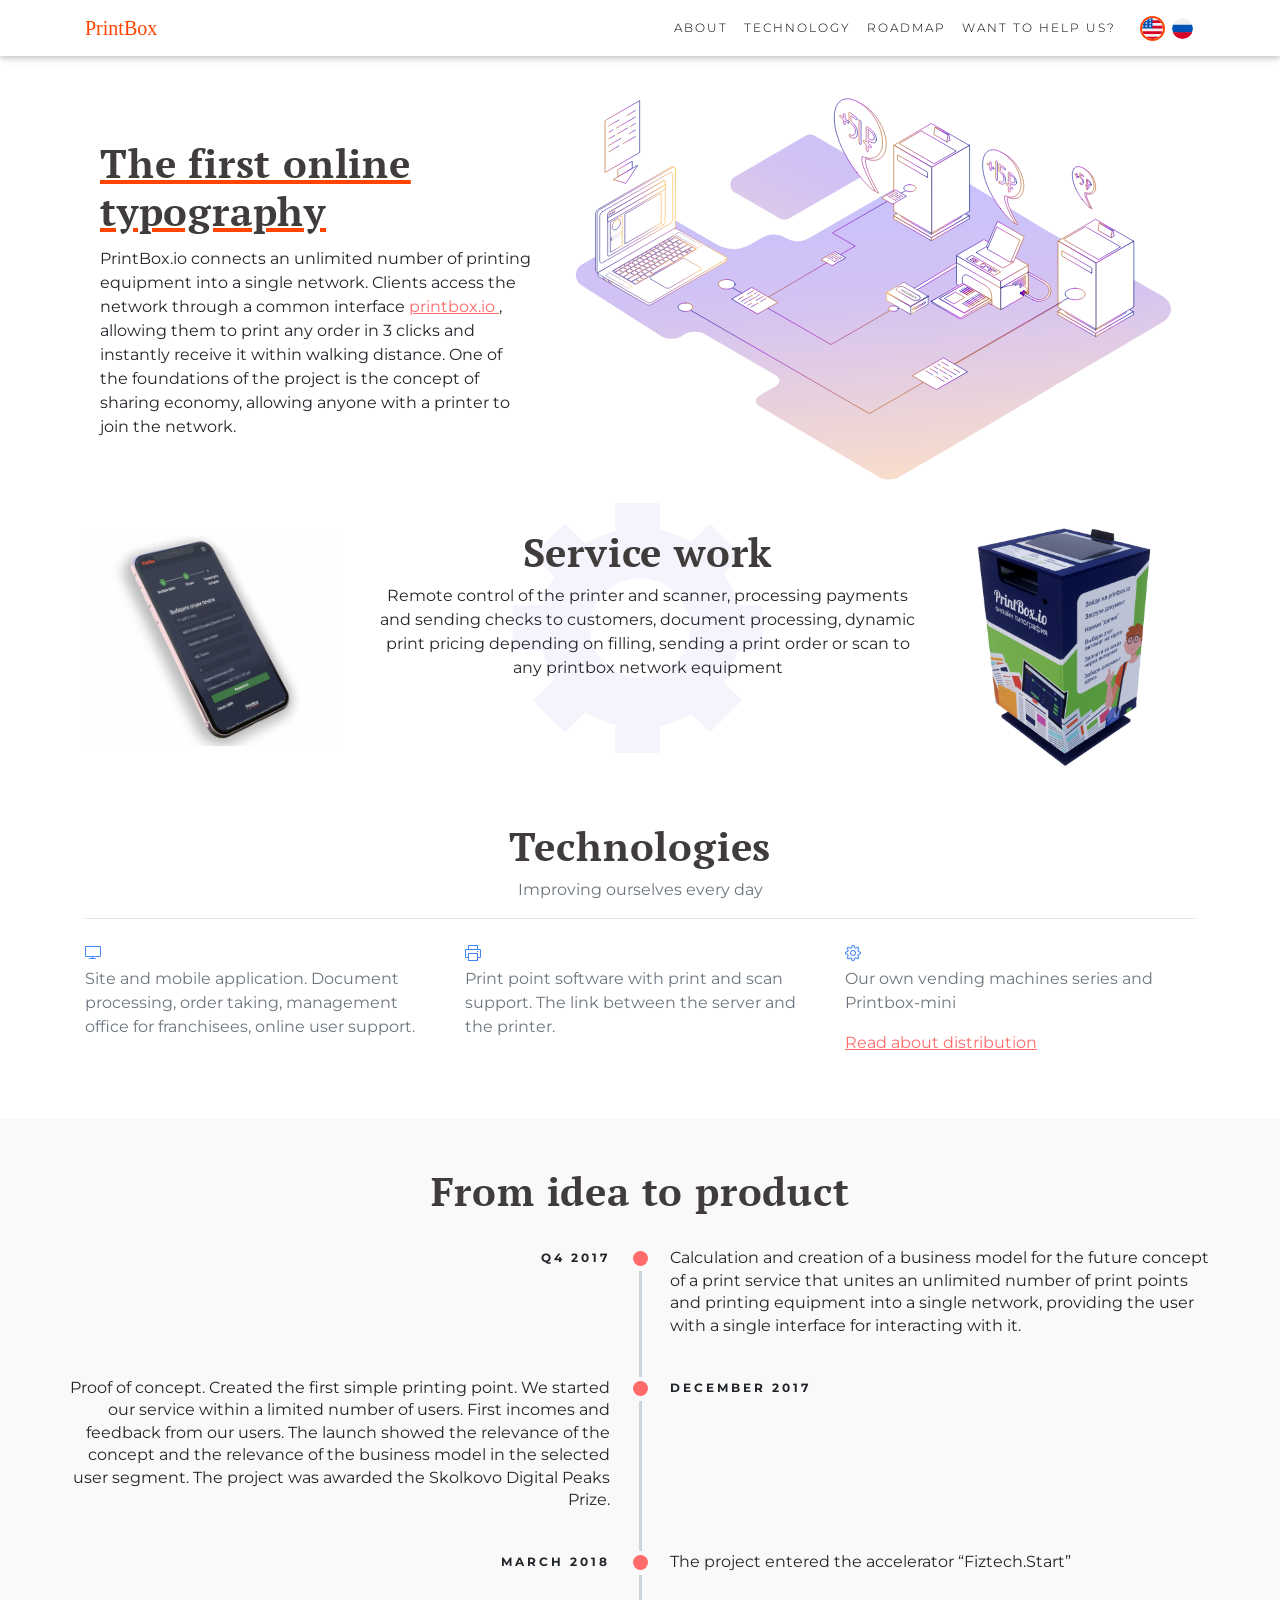
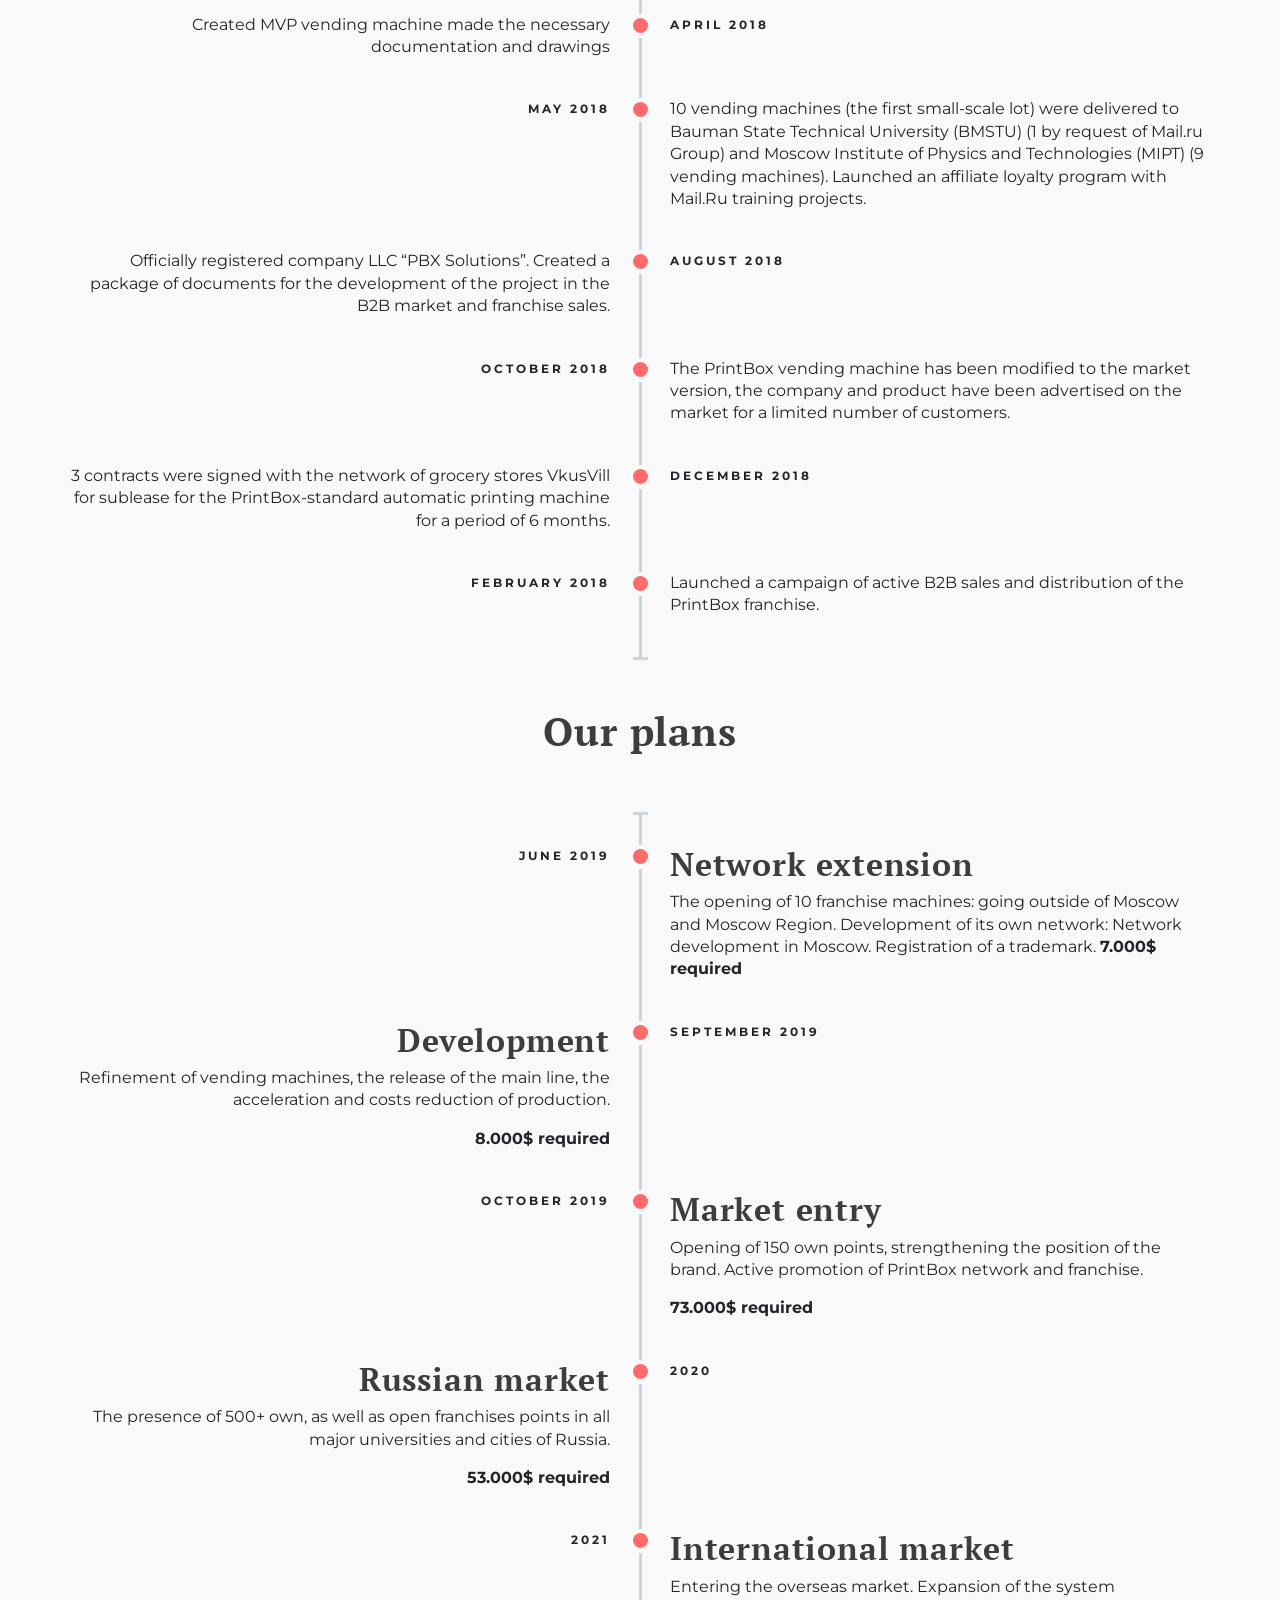
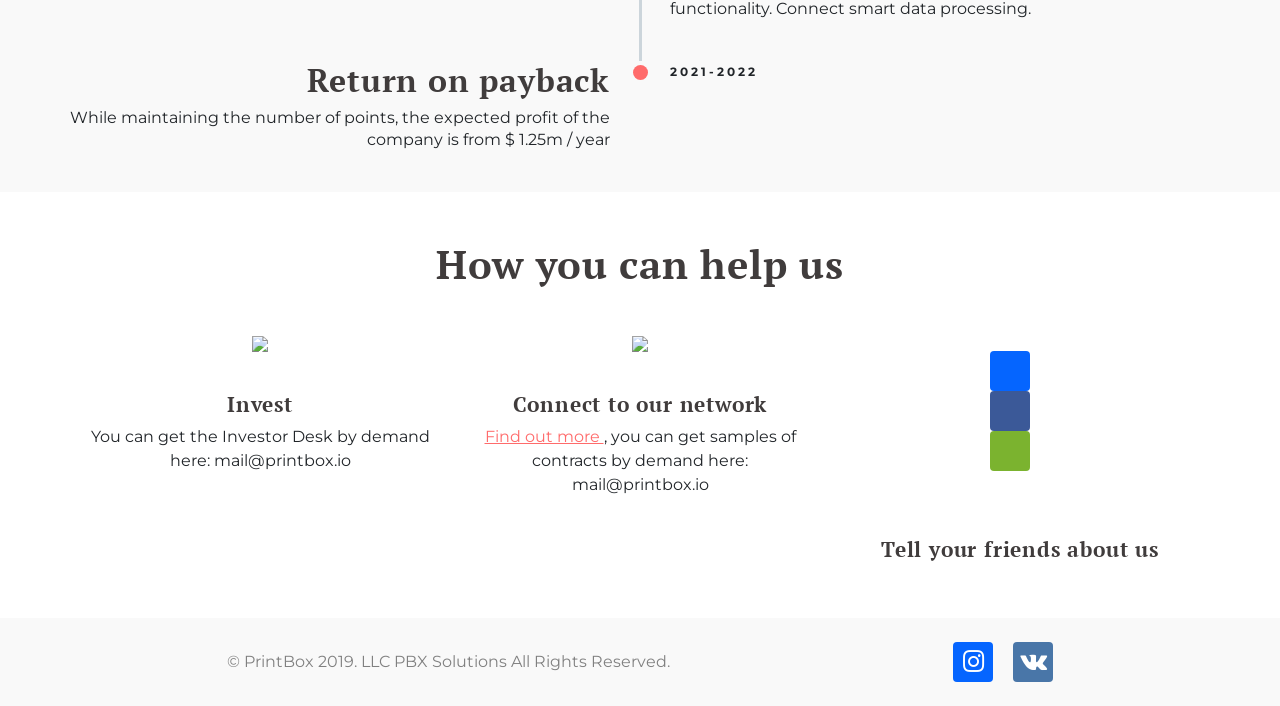
==== commit 86c9927e: "added translation and some fixes" ====
--- a/en.html
+++ b/en.html
@@ -6,7 +6,7 @@
     <meta name="viewport" content="width=device-width, initial-scale=1, shrink-to-fit=no">
     <meta name="description" content="">
     <link rel="shortcut icon" href="img/favicon.ico">
-    <title>PrintBox - первая online типография</title>
+    <title>PrintBox - the first online typography</title>
 
     <link href="css/bootstrap.min.css" rel="stylesheet">
     <link href="css/mdb.min.css" rel="stylesheet">
@@ -51,16 +51,16 @@
         <div class="collapse navbar-collapse" id="navbarResponsive">
             <ul class="navbar-nav ml-auto">
                 <li class="nav-item">
-                    <a class="nav-link js-scroll-trigger" href="#about">О нас</a>
+                    <a class="nav-link js-scroll-trigger" href="#about">About</a>
                 </li>
                 <li class="nav-item">
-                    <a class="nav-link js-scroll-trigger" href="#technology">Технология</a>
+                    <a class="nav-link js-scroll-trigger" href="#technology">Technology</a>
                 </li>
                 <li class="nav-item">
-                    <a class="nav-link js-scroll-trigger" href="#road">Карта проекта</a>
+                    <a class="nav-link js-scroll-trigger" href="#road">Roadmap</a>
                 </li>
                 <li class="nav-item">
-                    <a class="nav-link js-scroll-trigger" href="#help">Помощь</a>
+                    <a class="nav-link js-scroll-trigger" href="#help">Want to help us?</a>
                 </li>
                 <li class="nav-item m-auto pl-2">
                     <a href="#"> <img src="img/united-states.svg" class="language ml-2 active"/> </a>
@@ -78,14 +78,10 @@
                 <div class="header-content mx-auto">
                     <div class="content">
                         <span class="title-underline">
-                            <h2 class="wow fadeInLeft pt-3 pb-1"> Первая онлайн типография </h2>
+                            <h2 class="wow fadeInLeft pt-3 pb-1">The first online typography </h2>
                         </span>
                         <p class="wow fadeInLeft">
-                            PrintBox.io - сервис, объединяющий в единую сеть неограниченное количество типографского оборудования.
-                            Клиенты получают доступ к сети через единый интерфейс <a href="https://printbox.io"> printbox.io </a>,
-                            что позволяет им печатать любой заказ в 3 клика и моментально получать его в шаговой доступности.
-                            Одна из основ проекта - концепция шеринг экономики,
-                            позволяющая любому человеку с принтером присоединиться к сети.
+                            PrintBox.io connects an unlimited number of printing equipment into a single network. Clients access the network through a common interface <a href="https://printbox.io"> printbox.io </a>, allowing them to print any order in 3 clicks and instantly receive it within walking distance. One of the foundations of the project is the concept of sharing economy, allowing anyone with a printer to join the network.
                         </p>
                     </div>
                 </div>
@@ -113,11 +109,9 @@
                 </div>
             </div>
             <div class="h3-about text-center">
-                <h2>Работа сервиса</h2>
+                <h2>Service work</h2>
                 <p>
-                    Удаленное управление принтером и сканером, обработка платежей и отправка чеков клиентам,
-                    обработка документа, динамическое ценообразование на печать в зависимости от заполненности
-                    листа краской, отправка заказа на печать или сканирования на любое оборудования сети printbox
+                    Remote control of the printer and scanner, processing payments and sending checks to customers, document processing, dynamic print pricing depending on filling, sending a print order or scan to any printbox network equipment
                 </p>
             </div>
         </div>
@@ -131,9 +125,9 @@
 <section class="features future mt-5" id="technology">
     <div class="container">
         <div class="section-heading text-center">
-            <h2>Технологии</h2>
+            <h2>Technologies</h2>
             <p class="text-muted">
-                Совершенствуемся каждый день
+                Improving ourselves every day
             </p>
             <hr>
         </div>
@@ -144,9 +138,7 @@
                         <div class="feature-item">
                             <i class="icon-screen-desktop text-primary"></i>
                             <p class="text-muted">
-                                Сайт и мобильное приложение.
-                                Обработка документов, приём заказов, кабинет управления для франчайзи,
-                                online поддержка пользователей.
+                                Site and mobile application. Document processing, order taking, management office for franchisees, online user support.
                             </p>
                         </div>
                     </div>
@@ -154,8 +146,7 @@
                         <div class="feature-item">
                             <i class="icon-printer text-primary"></i>
                             <p class="text-muted">
-                                Программное обеспечение для точек печати с поддержкой печати и сканирование.
-                                Связующее звено между сервером и принтером.
+                                Print point software with print and scan support. The link between the server and the printer.
                             </p>
                         </div>
                     </div>
@@ -163,10 +154,10 @@
                         <div class="feature-item wow rotateInDownRight">
                             <i class="icon-settings text-primary"></i>
                             <p class="text-muted">
-                                Cобственная линейка вендинговых автоматов и Printbox-mini
+                                Our own vending machines series and Printbox-mini
                             </p>
                             <a href="https://printbox.io/" class="mt-4 ml-0 wow pulse w-">
-                                Почитать про распространение
+                                Read about distribution
                             </a>
                         </div>
                     </div>
@@ -180,130 +171,108 @@
     <div class="container">
         <div class="row">
             <div class="mx-auto">
-                <h2 class="section-heading py-4">От идеи до продукта</h2>
+                <h2 class="section-heading py-4">From idea to product</h2>
                 <div class="badges">
                     <div class="row example-centered">
                         <div class="col-xs-10 col-xs-offset-1 col-sm-8 col-sm-offset-2 col-md-12">
                             <ul class="timeline timeline-centered">
                                 <li class="timeline-item">
                                     <div class="timeline-info wow fadeInLeft">
-                                        <span>4 КВАРТАЛ 2017</span>
+                                        <span>Q4 2017</span>
                                     </div>
                                     <div class="timeline-marker"></div>
                                     <div class="timeline-content">
                                         <p class="wow fadeInRight wow slideInRight">
-                                            Расчет и создание бизнес-модели будущей концепции сервиса печати,
-                                            объединяющей в единую сеть неограниченное количество точек печати
-                                            и типографского оборудования,
-                                            предоставляющего пользователю единый интерфейс взаимодействия с ним.
-                                            Реализация прототипов всех основных узлов сервиса
-                                        </p>
-                                    </div>
-                                </li>
-                                <li class="timeline-item">
-                                    <div class="timeline-info wow fadeInLeft">
-                                        <span>ДЕКАБРЬ 2017</span>
-                                    </div>
-                                    <div class="timeline-marker"></div>
-                                    <div class="timeline-content wow slideInRight">
-                                        <p>
-                                            Проверка концепции (PoC) проекта на тестовой группе пользователей,
-                                            пилотный проект в МФТИ (ГУ), в ходе которого установлена 1
-                                            автоматическая точка для печати документов. Запуск показал
-                                            востребованность концепции и актуальность бизнес-модели в выбранном сегменте пользователей.
-                                            Проект был награжден премией "Цифровые вершины" Сколково.
-                                        </p>
-                                    </div>
-                                </li>
-                                <li class="timeline-item">
-                                    <div class="timeline-info wow fadeInLeft">
-                                        <span> МАРТ 2018</span>
-                                    </div>
-                                    <div class="timeline-marker"></div>
-                                    <div class="timeline-content wow slideInRight">
-                                        <p>
-                                            Проект вошел в акселератор “Физтех.Старт”
-                                        </p>
-                                    </div>
-                                </li>
-                                <li class="timeline-item">
-                                    <div class="timeline-info wow fadeInLeft">
-                                        <span>АПРЕЛЬ 2018</span>
-                                    </div>
-                                    <div class="timeline-marker"></div>
-                                    <div class="timeline-content wow slideInRight">
-                                        <p>
-                                            Создан MVP вендингового автомата, изготовлена необходимая документация и чертежи.
-                                        </p>
-                                    </div>
-                                </li>
-                                <li class="timeline-item">
-                                    <div class="timeline-info wow fadeInLeft">
-                                        <span>МАЙ 2018</span>
-                                    </div>
-                                    <div class="timeline-marker"></div>
-                                    <div class="timeline-content wow slideInRight">
-                                        <p>Произведен выпуск мелкосерийной партии вендинговых автоматов (10 шт) на собственных производственных мощностях.
-                                            9 автоматов установлены на территории МФТИ (ГУ) в рамках продолжение эксперимента.
-                                            1 автомат установлен на территории МГТУ им. Баумана в учебном комплексе Mail.Ru Group по запросу Mail.Ru.
-                                        </p>
-                                    </div>
-                                </li>
-                                <li class="timeline-item">
-                                    <div class="timeline-info wow fadeInLeft">
-                                        <span>АПРЕЛЬ 2018</span>
-                                    </div>
-                                    <div class="timeline-marker"></div>
-                                    <div class="timeline-content wow slideInRight">
-                                        <p>
-                                            Создан MVP вендингового автомата, изготовлена необходимая документация и чертежи.
-                                        </p>
-                                    </div>
-                                </li>
-                                <li class="timeline-item">
-                                    <div class="timeline-info wow fadeInLeft">
-                                        <span>АВГУСТ 2018</span>
-                                    </div>
-                                    <div class="timeline-marker"></div>
-                                    <div class="timeline-content wow slideInRight">
-                                        <p>
-                                            Официально зарегистрирована фирма LLC “PBX Solutions”.
-                                            Создан пакет документов для развития проекта на B2B рынке и продажи франшизы.
-                                        </p>
-                                    </div>
-                                </li>
-                                <li class="timeline-item">
-                                    <div class="timeline-info wow fadeInLeft">
-                                        <span>ОКТЯБРЬ 2018</span>
-                                    </div>
-                                    <div class="timeline-marker"></div>
-                                    <div class="timeline-content wow slideInRight">
-                                        <p>
-                                            Вендинговый автомат печати PrintBox был доработан до рыночной версии,
-                                            была запущена реклама компании и продукта на рынке для ограниченного круга покупателей.
-                                        </p>
-                                    </div>
-                                </li>
-                                <li class="timeline-item">
-                                    <div class="timeline-info wow fadeInLeft">
-                                        <span>ДЕКАБРЬ 2018</span>
-                                    </div>
-                                    <div class="timeline-marker"></div>
-                                    <div class="timeline-content wow slideInRight">
-                                        <p>
-                                            Запущен пилотный проект с сетью продуктовых магазинов ВкусВилл.
-                                            3 автомата были расположены на территории магазинов сети на срок от 6 месяцев.
-                                        </p>
-                                    </div>
-                                </li>
-                                <li class="timeline-item">
-                                    <div class="timeline-info wow fadeInLeft">
-                                        <span>ФЕВРАЛЬ 2018</span>
-                                    </div>
-                                    <div class="timeline-marker"></div>
-                                    <div class="timeline-content wow slideInRight">
-                                        <p>
-                                            Запущена кампания активных B2B продаж и распространения франшизы PrintBox.
+                                            Calculation and creation of a business model for the future concept of a print service that unites an unlimited number of print points and printing equipment into a single network, providing the user with a single interface for interacting with it.     
+                                        </p>
+                                    </div>
+                                </li>
+                                <li class="timeline-item">
+                                    <div class="timeline-info wow fadeInLeft">
+                                        <span>DECEMBER 2017</span>
+                                    </div>
+                                    <div class="timeline-marker"></div>
+                                    <div class="timeline-content wow slideInRight">
+                                        <p>
+                                            Proof of concept. Created the first simple printing point. We started our service within a limited number of users. First incomes and feedback from our users. The launch showed the relevance of the concept and the relevance of the business model in the selected user segment. The project was awarded the Skolkovo Digital Peaks Prize.
+
+                                        </p>
+                                    </div>
+                                </li>
+                                <li class="timeline-item">
+                                    <div class="timeline-info wow fadeInLeft">
+                                        <span> MARCH 2018</span>
+                                    </div>
+                                    <div class="timeline-marker"></div>
+                                    <div class="timeline-content wow slideInRight">
+                                        <p>
+                                            The project entered the accelerator “Fiztech.Start”
+                                        </p>
+                                    </div>
+                                </li>
+                                <li class="timeline-item">
+                                    <div class="timeline-info wow fadeInLeft">
+                                        <span>APRIL 2018</span>
+                                    </div>
+                                    <div class="timeline-marker"></div>
+                                    <div class="timeline-content wow slideInRight">
+                                        <p>
+                                            Created MVP vending machine made the necessary documentation and drawings
+                                        </p>
+                                    </div>
+                                </li>
+                                <li class="timeline-item">
+                                    <div class="timeline-info wow fadeInLeft">
+                                        <span>MAY 2018</span>
+                                    </div>
+                                    <div class="timeline-marker"></div>
+                                    <div class="timeline-content wow slideInRight">
+                                        <p>
+                                            10 vending machines (the first small-scale lot) were delivered to Bauman State Technical University (BMSTU) (1 by request of Mail.ru Group) and Moscow Institute of Physics and Technologies (MIPT) (9 vending machines). Launched an affiliate loyalty program with Mail.Ru training projects. 
+                                        </p>
+                                    </div>
+                                </li>
+                                <li class="timeline-item">
+                                    <div class="timeline-info wow fadeInLeft">
+                                        <span>AUGUST 2018</span>
+                                    </div>
+                                    <div class="timeline-marker"></div>
+                                    <div class="timeline-content wow slideInRight">
+                                        <p>
+                                            Officially registered company LLC “PBX Solutions”. Created a package of documents for the development of the project in the B2B market and franchise sales.
+                                        </p>
+                                    </div>
+                                </li>
+                                <li class="timeline-item">
+                                    <div class="timeline-info wow fadeInLeft">
+                                        <span>OCTOBER 2018</span>
+                                    </div>
+                                    <div class="timeline-marker"></div>
+                                    <div class="timeline-content wow slideInRight">
+                                        <p>
+                                            The PrintBox vending machine has been modified to the market version, the company and product have been advertised on the market for a limited number of customers.
+                                        </p>
+                                    </div>
+                                </li>
+                                <li class="timeline-item">
+                                    <div class="timeline-info wow fadeInLeft">
+                                        <span>DECEMBER 2018</span>
+                                    </div>
+                                    <div class="timeline-marker"></div>
+                                    <div class="timeline-content wow slideInRight">
+                                        <p>
+                                            3 contracts were signed with the network of grocery stores VkusVill for sublease for the PrintBox-standard automatic printing machine for a period of 6 months. 
+                                        </p>
+                                    </div>
+                                </li>
+                                <li class="timeline-item">
+                                    <div class="timeline-info wow fadeInLeft">
+                                        <span>FEBRUARY 2018</span>
+                                    </div>
+                                    <div class="timeline-marker"></div>
+                                    <div class="timeline-content wow slideInRight">
+                                        <p>
+                                            Launched a campaign of active B2B sales and distribution of the PrintBox franchise.
                                         </p>
                                     </div>
                                 </li>
@@ -311,46 +280,46 @@
                                     <div class="timeline-info"></div>
                                     <div class="timeline-marker"></div>
                                     <div class="timeline-content">
-                                        <h2 class="timeline-title">Планы</h2>
-                                    </div>
-                                </li>
-                                <li class="timeline-item">
-                                    <div class="timeline-info wow fadeInLeft">
-                                        <span>1 ИЮНЯ 2019</span>
-                                    </div>
-                                    <div class="timeline-marker"></div>
-                                    <div class="timeline-content wow slideInRight">
-                                        <h3 class="timeline-title">Расширение сети</h3>
-                                        <p> Открытие 10 автоматов по франшизе - вызод за пределы Москвы и МО.
-                                            Развитие собственной сети - освоение Москвы. Регистрация товарного знака.
-                                            <b> Потребуется 7.000$ </b>
-                                        </p>
-                                    </div>
-                                </li>
-                                <li class="timeline-item">
-                                    <div class="timeline-info wow fadeInLeft">
-                                        <span>1 СЕНТЯБРЯ 2019</span>
-                                    </div>
-                                    <div class="timeline-marker"></div>
-                                    <div class="timeline-content wow slideInRight">
-                                        <h3 class="timeline-title">Усовершенствование</h3>
-                                        <p> Доработка автоматов печати, выпуск основной линейки, ускорение и удишевление производства.
-                                        </p>
-                                        <b> Потребуется 8.000$ </b>
-                                    </div>
-                                </li>
-                                <li class="timeline-item">
-                                    <div class="timeline-info wow fadeInLeft">
-                                        <span>ОКТЯБРЬ 2019</span>
-                                    </div>
-                                    <div class="timeline-marker"></div>
-                                    <div class="timeline-content wow slideInRight">
-                                        <h3 class="timeline-title">Освоение рынка</h3>
-                                        <p>
-                                            Открытие 150 собственных точек, укрепление позиций бренда.
-                                            Активное продвижение сети PrintBox и франшизы.
-                                        </p>
-                                        <b> Потребуется 73.000$ </b>
+                                        <h2 class="timeline-title">Our plans</h2>
+                                    </div>
+                                </li>
+                                <li class="timeline-item">
+                                    <div class="timeline-info wow fadeInLeft">
+                                        <span>JUNE 2019</span>
+                                    </div>
+                                    <div class="timeline-marker"></div>
+                                    <div class="timeline-content wow slideInRight">
+                                        <h3 class="timeline-title">Network extension</h3>
+                                        <p> 
+                                            The opening of 10 franchise machines: going outside of Moscow and Moscow Region. Development of its own network: Network development in Moscow. Registration of a trademark.
+                                            <b>7.000$ required</b>
+                                        </p>
+                                    </div>
+                                </li>
+                                <li class="timeline-item">
+                                    <div class="timeline-info wow fadeInLeft">
+                                        <span>SEPTEMBER 2019</span>
+                                    </div>
+                                    <div class="timeline-marker"></div>
+                                    <div class="timeline-content wow slideInRight">
+                                        <h3 class="timeline-title">Development</h3>
+                                        <p> 
+                                            Refinement of vending machines, the release of the main line, the acceleration and costs reduction of production.
+                                        </p>
+                                        <b> 8.000$ required</b>
+                                    </div>
+                                </li>
+                                <li class="timeline-item">
+                                    <div class="timeline-info wow fadeInLeft">
+                                        <span>OCTOBER 2019</span>
+                                    </div>
+                                    <div class="timeline-marker"></div>
+                                    <div class="timeline-content wow slideInRight">
+                                        <h3 class="timeline-title">Market entry</h3>
+                                        <p>
+                                            Opening of 150 own points, strengthening the position of the brand. Active promotion of PrintBox network and franchise.
+                                        </p>
+                                        <b> 73.000$ required</b>
                                     </div>
                                 </li>
                                 <li class="timeline-item">
@@ -359,12 +328,11 @@
                                     </div>
                                     <div class="timeline-marker"></div>
                                     <div class="timeline-content wow slideInRight">
-                                        <h3 class="timeline-title">Российский рынок</h3>
-                                        <p>
-                                            Наличие 500+ собственных, а также открытых по франшизе
-                                            точек во всех крупных ВУЗах и городах России.
-                                        </p>
-                                        <b> Потребуется 53.000$ </b>
+                                        <h3 class="timeline-title">Russian market</h3>
+                                        <p>
+                                            The presence of 500+ own, as well as open franchises points in all major universities and cities of Russia.
+                                        </p>
+                                        <b> 53.000$ required</b>
                                     </div>
                                 </li>
                                 <li class="timeline-item">
@@ -373,10 +341,9 @@
                                     </div>
                                     <div class="timeline-marker"></div>
                                     <div class="timeline-content wow slideInRight">
-                                        <h3 class="timeline-title">Международный рынок</h3>
-                                        <p>
-                                            Выход на зарубежный рынок. Расширение функционала системы,
-                                            подключение умной обработки данных.
+                                        <h3 class="timeline-title">International market</h3>
+                                        <p>
+                                            Entering the overseas market. Expansion of the system functionality. Connect smart data processing.
                                         </p>
                                     </div>
                                 </li>
@@ -386,9 +353,9 @@
                                     </div>
                                     <div class="timeline-marker"></div>
                                     <div class="timeline-content wow slideInRight">
-                                        <h3 class="timeline-title">Выход на окупаемость</h3>
-                                        <p>
-                                            При сохранении количества точек ожидаемая прибыль компании от 1.25млн$/год
+                                        <h3 class="timeline-title">Return on payback</h3>
+                                        <p>
+                                            While maintaining the number of points, the expected profit of the company is from $ 1.25m / year
                                         </p>
                                     </div>
                                 </li>
@@ -406,17 +373,17 @@
         <div class="container how">
             <div class="row">
                 <div class="col-md-12">
-                    <h2>Как помочь проекту</h2>
+                    <h2>How you can help us</h2>
                 </div>
                 <div class="col-md-4 wow zoomIn">
                     <img  class="t490__img  t-img " src="https://static.tildacdn.com/lib/tildaicon/61386665-6361-4537-a163-336431626339/store_cost.svg">
-                    <h4>Проинвестируй </h4>
-                    Investor Desk по запросу mail@printbox.io
+                    <h4>Invest </h4>
+                    You can get the Investor Desk by demand here: mail@printbox.io
                 </div>
                 <div class="col-md-4 wow zoomIn">
                     <img class="t490__img  t-img" src="https://static.tildacdn.com/lib/tildaicon/31643863-6564-4938-b836-343263346132/27as_transmission.svg">
-                    <h4> Присоединись к сети принтеров </h4>
-                    <a href="http://partners.printbox.io/"> Подробнее о сети </a>, образцы договоров по запросу mail@printbox.io
+                    <h4>Connect to our network</h4>
+                    <a href="http://partners.printbox.io/">Find out more </a>, you can get samples of contracts by demand here: mail@printbox.io
                 </div>
                 <div class="col-md-4 wow zoomIn">
                     <div class="share">
@@ -433,7 +400,7 @@
                             </div>
                         </div>
                     </div>
-                    <h4> Расскажи о нас друзьям </h4>
+                    <h4> Tell your friends about us </h4>
                 </div>
             </div>
         </div>
@@ -443,7 +410,7 @@
 
 <footer class="py-4">
     <div class="container wow slideInUp d-flex justify-content-around">
-        <p class="my-auto">&copy; PrintBox 2018.
+        <p class="my-auto">&copy; PrintBox 2019.
             LLC PBX Solutions
             All Rights Reserved.
         </p>
@@ -476,4 +443,4 @@
 
 </body>
 
-</html>+</html>
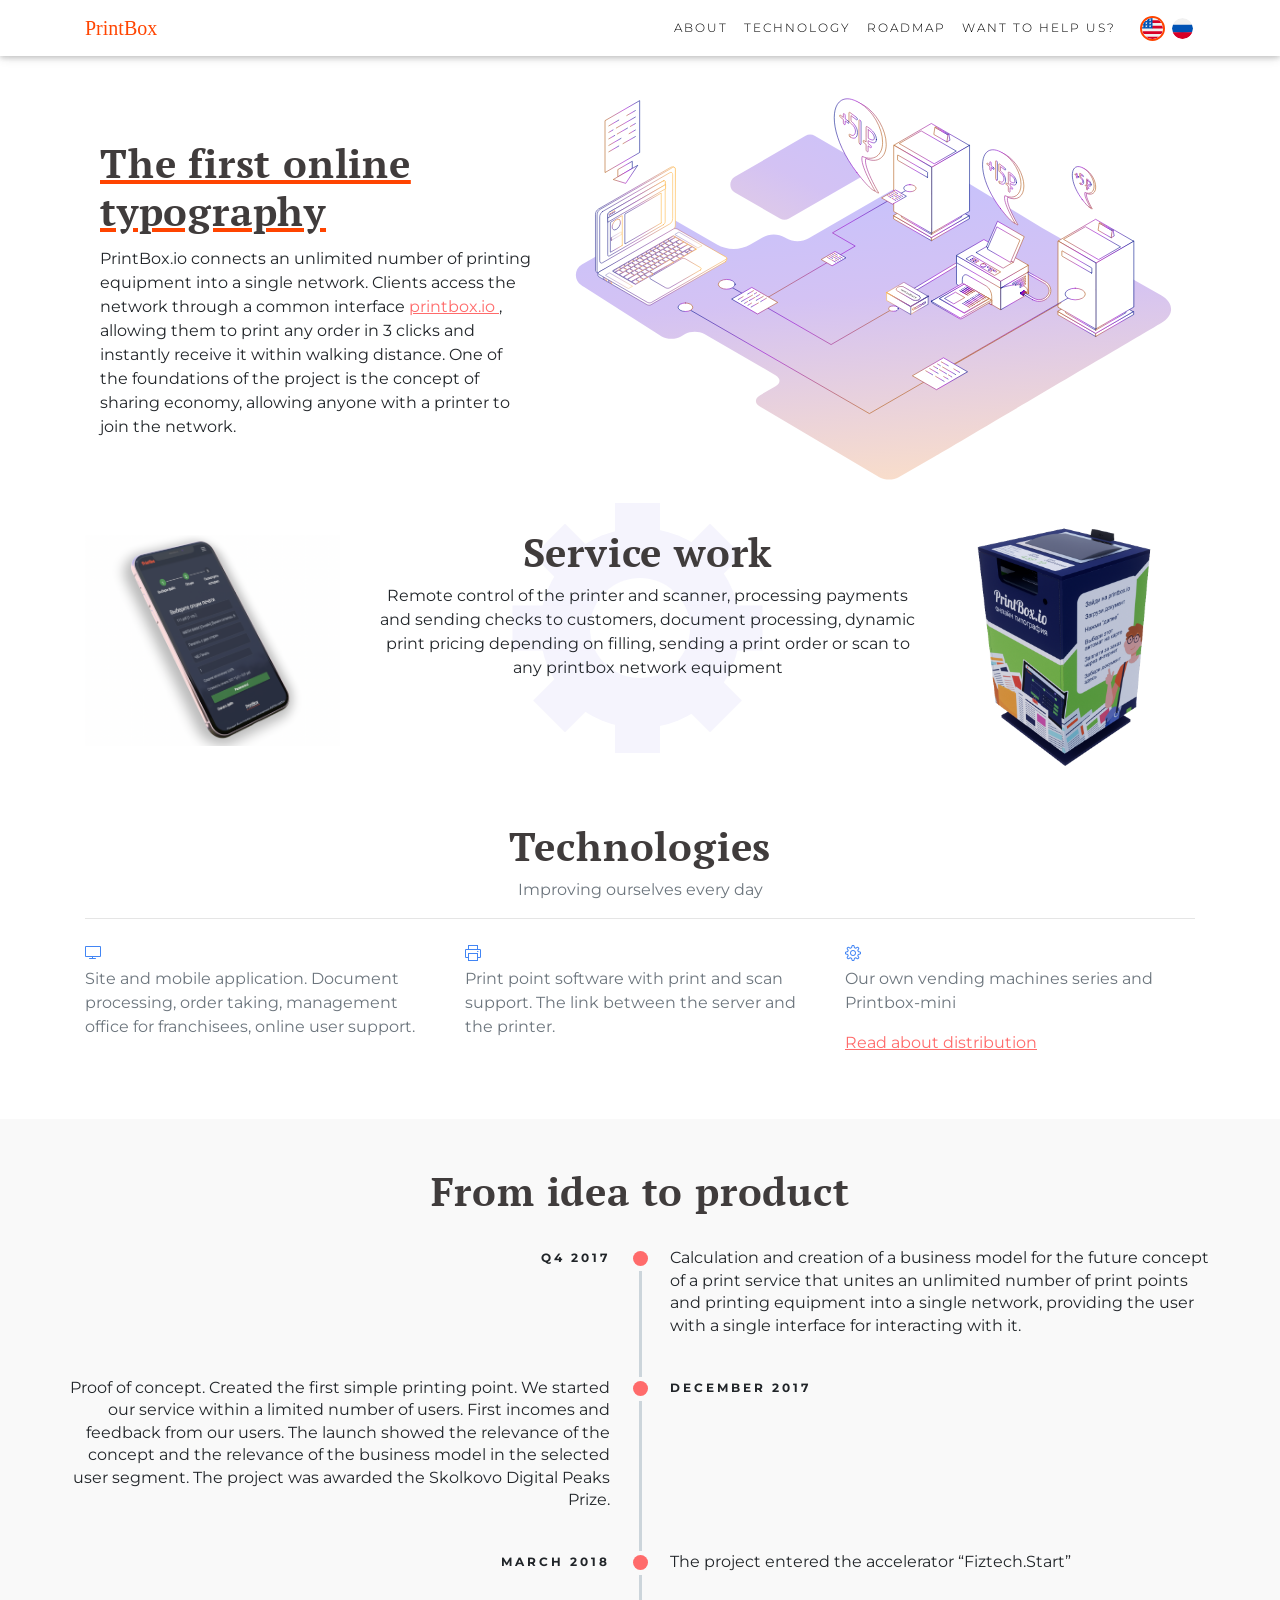
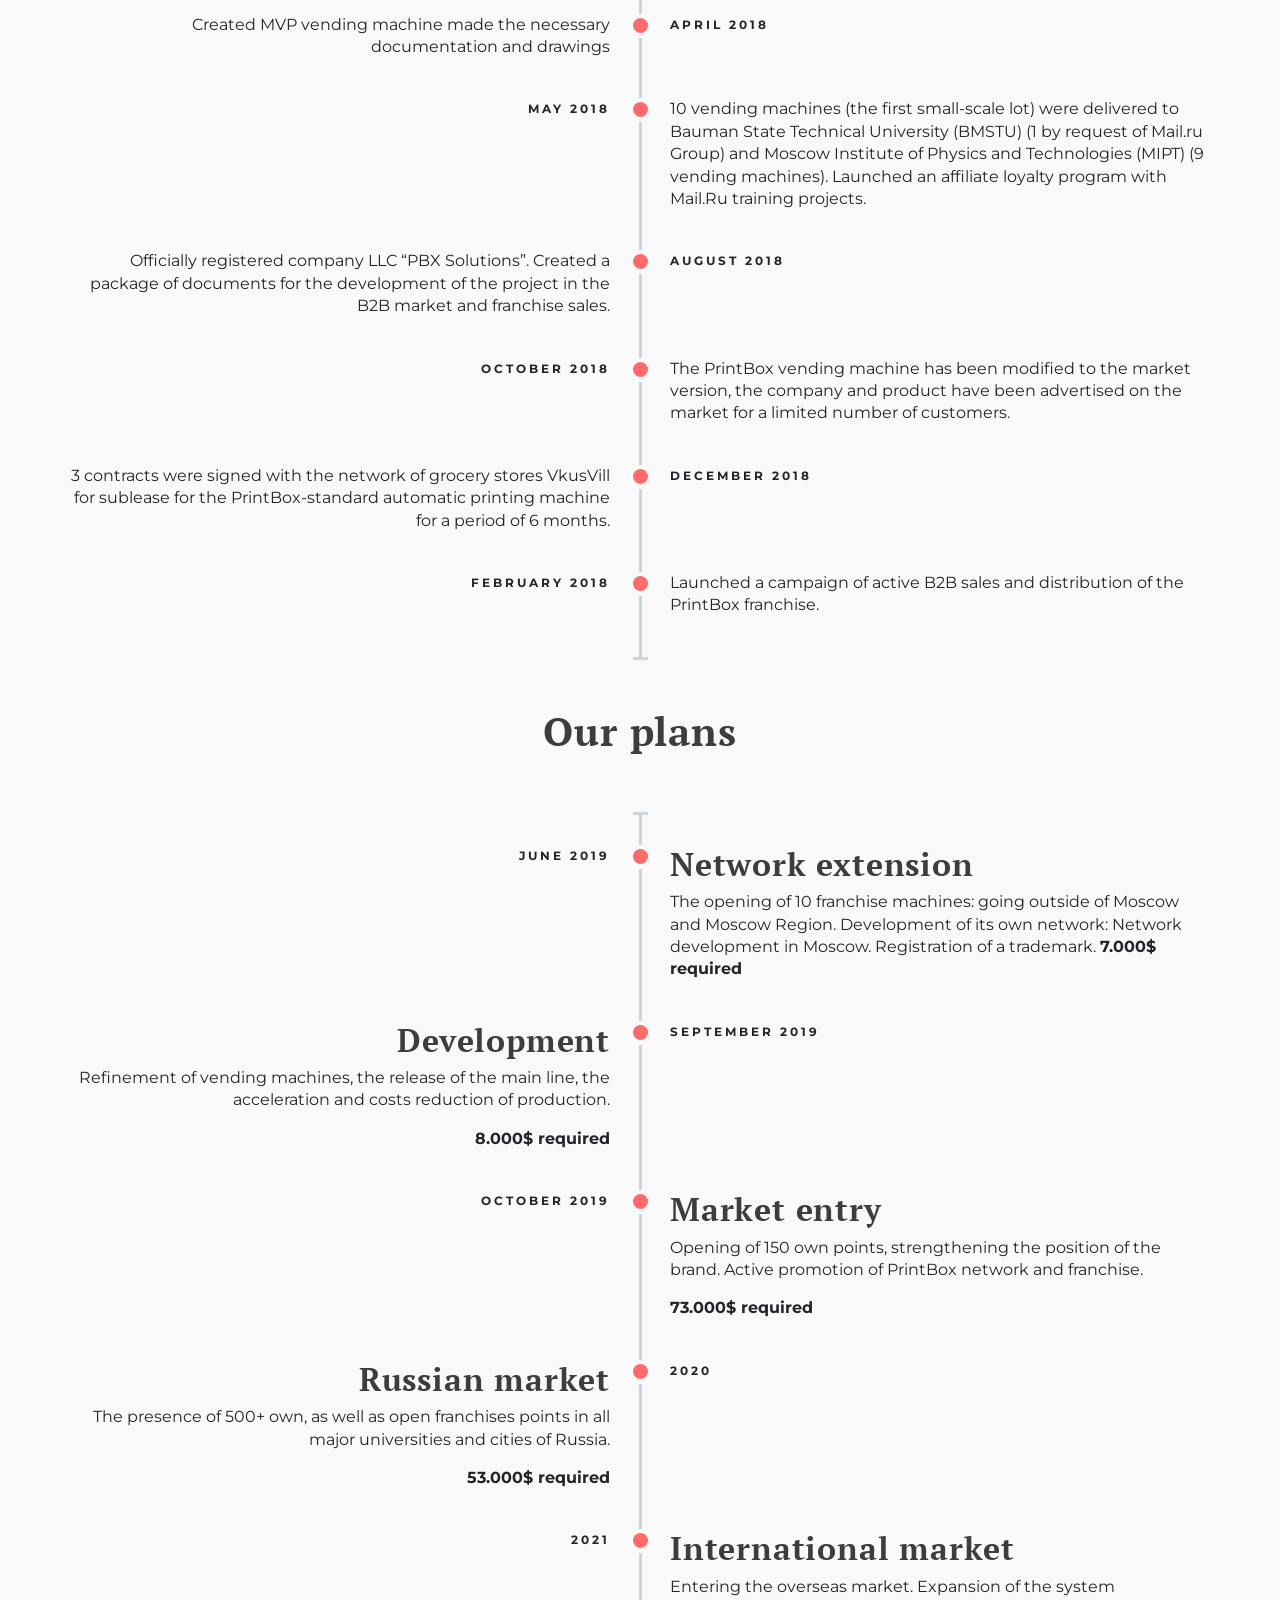
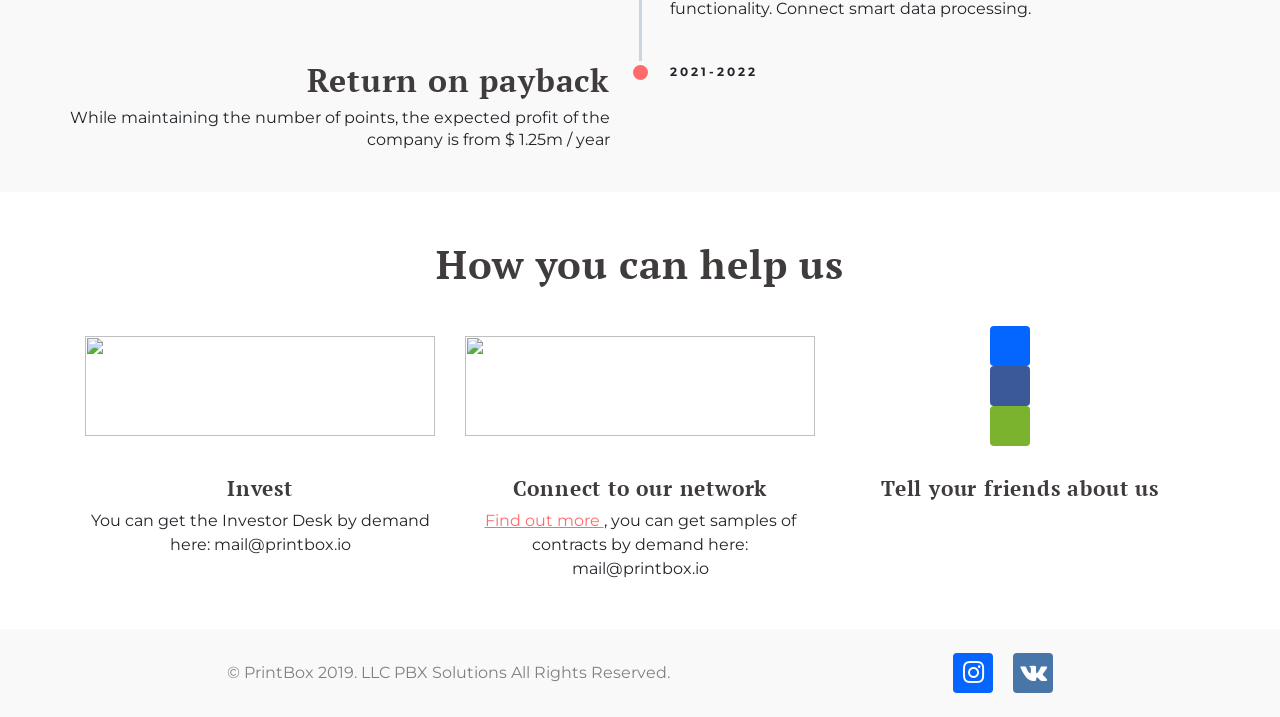
==== commit eb327b04: "fixs" ====
--- a/en.html
+++ b/en.html
@@ -96,7 +96,7 @@
 <section class="download container" id="about">
     <div class="row pt-4">
         <div class="col-md-3 m-auto pb-0">
-            <img src="img/phone.png"/>
+            <img src="img/phone.png" class="d-none d-sm-inline"/>
         </div>
         <div  class="col-md-6 m-auto" style="height: 224px">
             <div class="parent">
@@ -386,7 +386,7 @@
                     <a href="http://partners.printbox.io/">Find out more </a>, you can get samples of contracts by demand here: mail@printbox.io
                 </div>
                 <div class="col-md-4 wow zoomIn">
-                    <div class="share">
+                    <div class="share t490__img d-flex justify-content-center align-items-center">
                         <div class="effect aeneas">
                             <div class="buttons">
                                 <!-- AddToAny BEGIN -->
--- a/css/new-age.css
+++ b/css/new-age.css
@@ -540,14 +540,14 @@
 }
 
 #phone>span {
-  font-size: 1rem;
-  letter-spacing: 1px;
   text-transform: uppercase;
   text-decoration: none;
-  font-family: 'Source Sans Pro', sans-serif !important;
+  font-family: 'Montserrat', sans-serif !important;
   font-weight: lighter;
   color: #222222;
   padding-left: 0.5rem;
+  font-size: .85rem;
+  letter-spacing: 2px;
 }
 
 ul.list-checked li:before {
--- a/css/my.css
+++ b/css/my.css
@@ -546,15 +546,10 @@
 
 .t490__img {
     margin: 40px 0;
-    width: 100px;
-    height: auto;
+    height: 100px;
     max-width: 100%;
 }
 
-.share {
-    margin-top: 55px;
-  margin-bottom: 66px;
-}
 
 .wow { visibility: hidden; }
 
